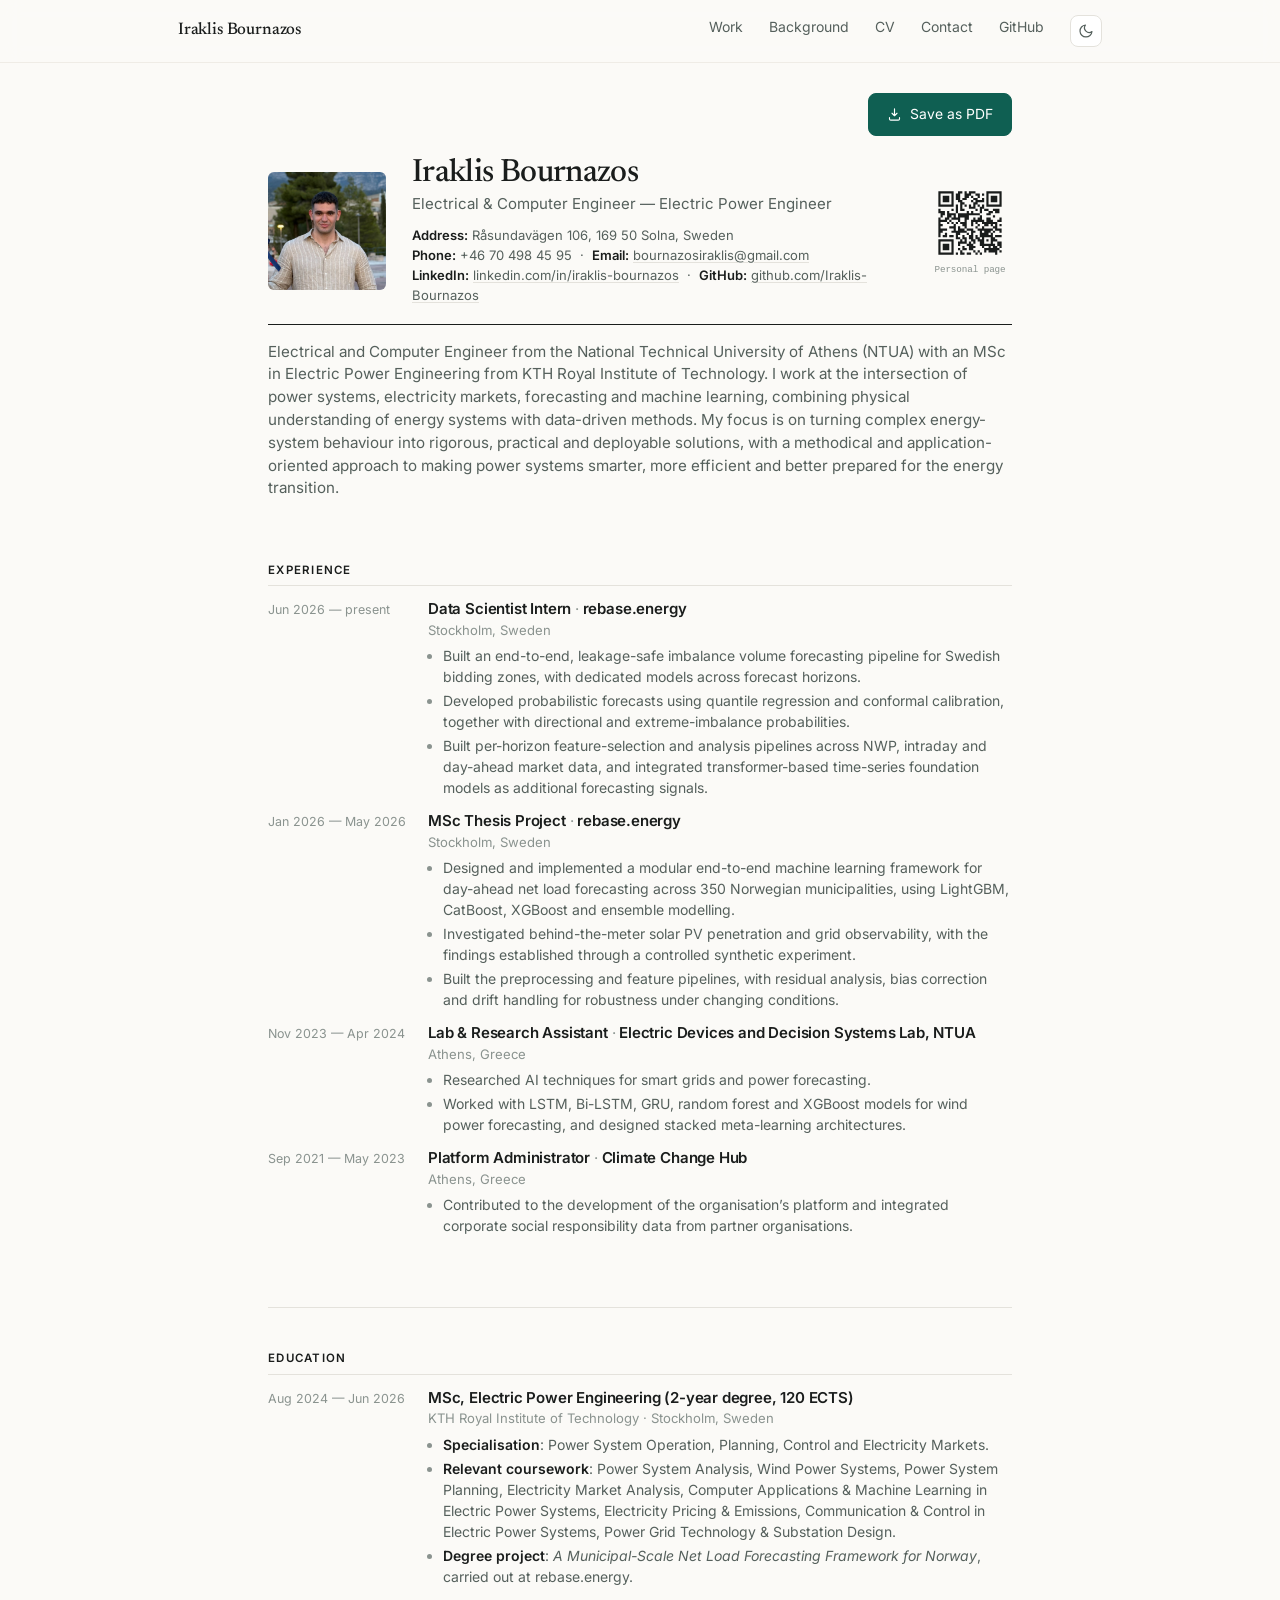
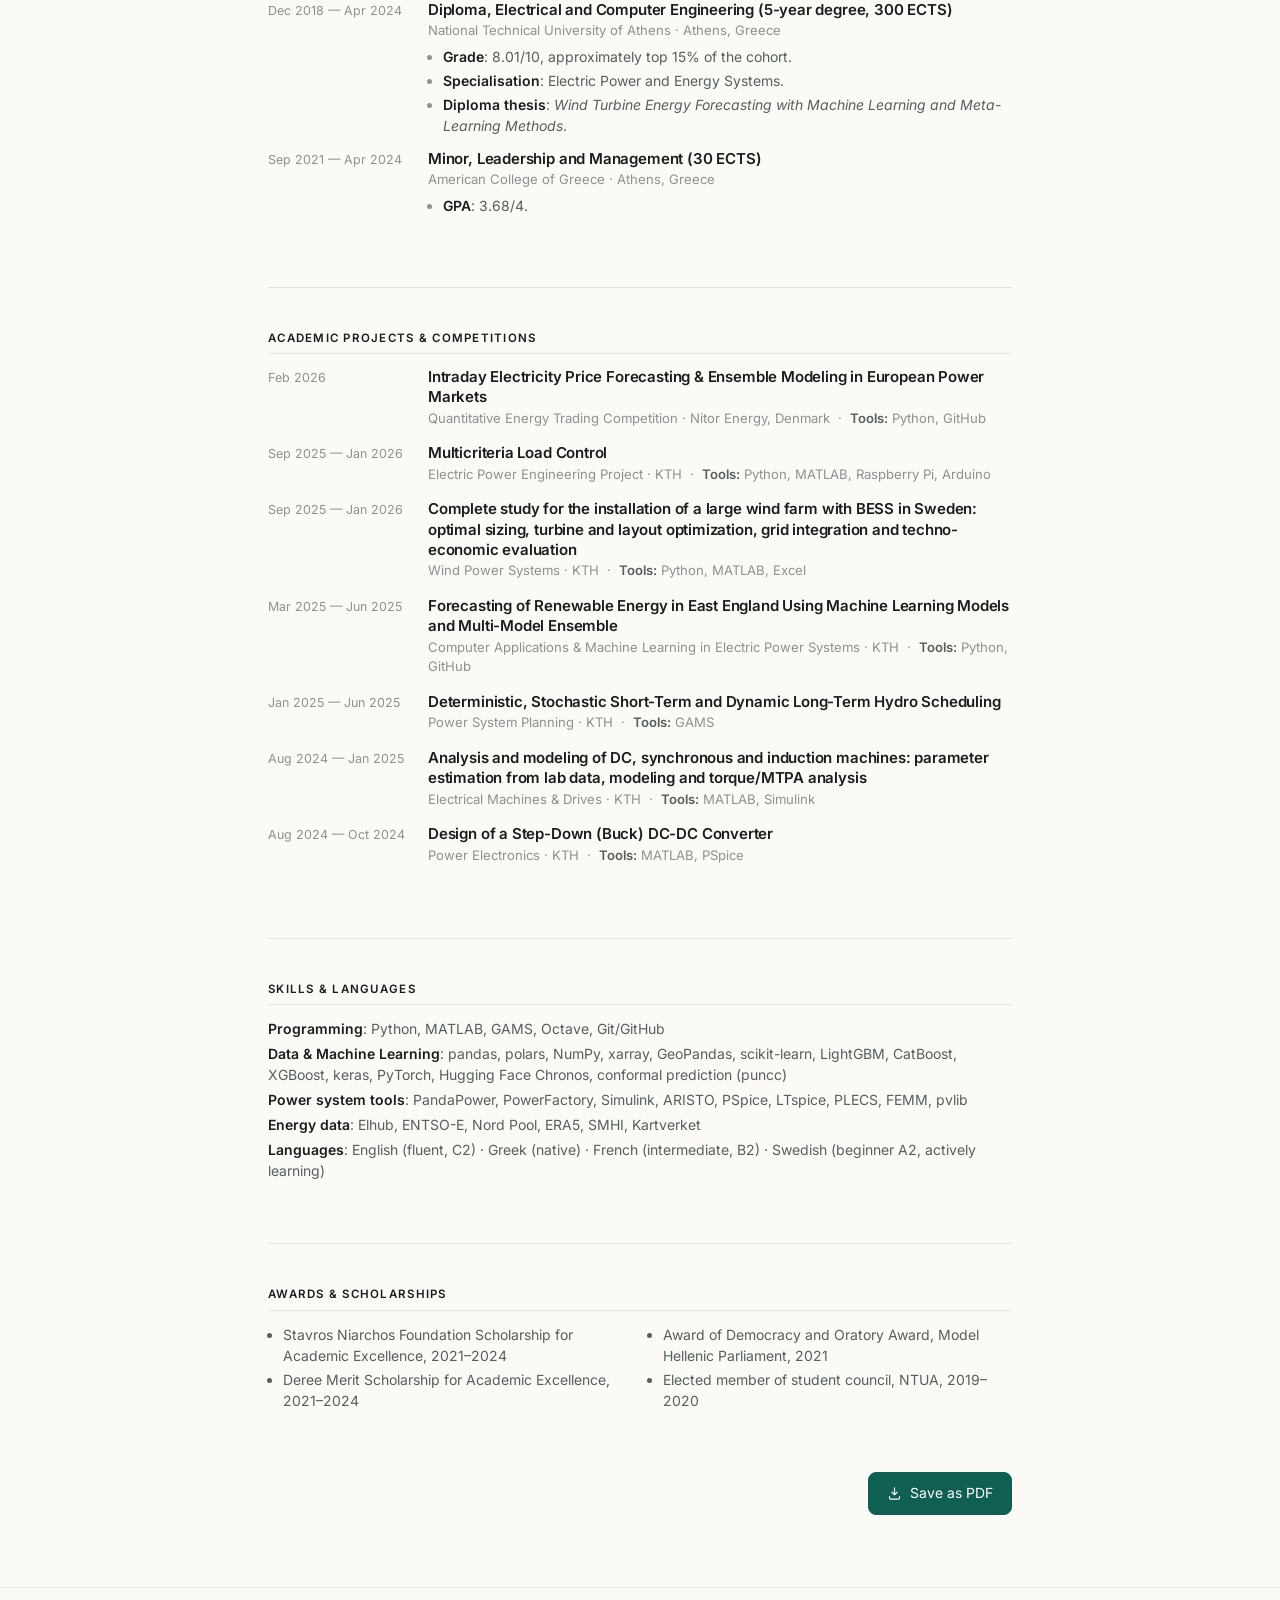
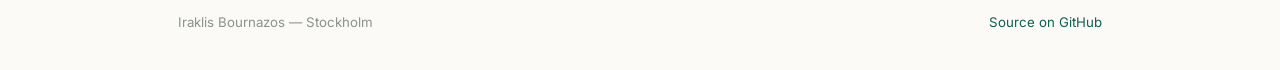
==== cv.html @ fc918992 "Add Download CV / View CV buttons to the homepage hero "Download CV (PDF)" links to cv.html?print=1," ====
<!doctype html>
<html lang="en">
<head>
<meta charset="utf-8">
<meta name="viewport" content="width=device-width, initial-scale=1">
<title>CV — Iraklis Bournazos</title>
<meta name="description" content="Electrical &amp; Computer Engineer — Electric Power Engineer">
<link rel="canonical" href="https://iraklis-bournazos.github.io/cv.html">
<meta property="og:type" content="website">
<meta property="og:title" content="CV — Iraklis Bournazos">
<meta property="og:description" content="Electrical &amp; Computer Engineer — Electric Power Engineer">
<meta property="og:url" content="https://iraklis-bournazos.github.io/cv.html">
<meta property="og:image" content="https://iraklis-bournazos.github.io/img/photo.jpg">
<meta name="twitter:card" content="summary">
<link rel="preconnect" href="https://fonts.googleapis.com">
<link rel="preconnect" href="https://fonts.gstatic.com" crossorigin>
<link href="https://fonts.googleapis.com/css2?family=Newsreader:opsz,wght@6..72,400;6..72,500&family=Inter:wght@400;500;600&display=swap" rel="stylesheet">
<link rel="stylesheet" href="style.css">
<script>
  (function () {
    try {
      var t = localStorage.getItem("theme");
      if (t === "dark" || t === "light") {
        document.documentElement.setAttribute("data-theme", t);
      }
    } catch (e) {}
  })();
</script>
</head>
<body class="cv-page">

<div class="topbar">
  <div class="wrap">
    <a class="brand" href="index.html">Iraklis Bournazos</a>
    <nav class="topnav">
      <a href="index.html#work">Work</a>
      <a href="index.html#background" class="hide-sm">Background</a>
      <a href="cv.html">CV</a>
      <a href="index.html#contact" class="hide-sm">Contact</a>
      <a href="https://github.com/Iraklis-Bournazos">GitHub</a>
      <button class="theme-toggle" type="button" aria-label="Switch between light and dark">
        <svg class="icon-moon" viewBox="0 0 24 24" fill="none" stroke="currentColor"
             stroke-width="1.8" stroke-linecap="round" stroke-linejoin="round" aria-hidden="true">
          <path d="M21 12.79A9 9 0 1 1 11.21 3 7 7 0 0 0 21 12.79z"/>
        </svg>
        <svg class="icon-sun" viewBox="0 0 24 24" fill="none" stroke="currentColor"
             stroke-width="1.8" stroke-linecap="round" stroke-linejoin="round" aria-hidden="true">
          <circle cx="12" cy="12" r="4"/>
          <path d="M12 2v2M12 20v2M4.9 4.9l1.4 1.4M17.7 17.7l1.4 1.4M2 12h2M20 12h2M4.9 19.1l1.4-1.4M17.7 6.3l1.4-1.4"/>
        </svg>
      </button>
    </nav>
  </div>
</div>


<div class="cv-actions no-print">
  <button onclick="window.print()">
    <svg viewBox="0 0 24 24" fill="none" stroke="currentColor" stroke-width="1.8"
         stroke-linecap="round" stroke-linejoin="round" aria-hidden="true">
      <path d="M12 3v11m0 0 4-4m-4 4-4-4"/><path d="M4 17v2a2 2 0 0 0 2 2h12a2 2 0 0 0 2-2v-2"/>
    </svg>
    Save as PDF
  </button>
</div>

<article class="cv">

  <header class="cv-head">
    <img class="cv-photo" src="img/photo.jpg" alt="">
    <div class="cv-id">
      <h1>Iraklis Bournazos</h1>
      <p class="cv-tagline">Electrical &amp; Computer Engineer — Electric Power Engineer</p>
      <p class="cv-contact">
        <b>Address:</b> Råsundavägen 106, 169 50 Solna, Sweden<br>
        <b>Phone:</b> +46 70 498 45 95 &nbsp;·&nbsp;
        <b>Email:</b> <a href="mailto:bournazosiraklis@gmail.com">bournazosiraklis@gmail.com</a><br>
        <b>LinkedIn:</b> <a href="https://linkedin.com/in/iraklis-bournazos">linkedin.com/in/iraklis-bournazos</a> &nbsp;·&nbsp;
        <b>GitHub:</b> <a href="https://github.com/Iraklis-Bournazos">github.com/Iraklis-Bournazos</a>
        <span class="only-sm"><b>Personal page:</b>
          <a href="https://iraklis-bournazos.github.io">iraklis-bournazos.github.io</a></span>
      </p>
    </div>
    <a class="cv-qr" href="https://iraklis-bournazos.github.io">
      <svg viewBox="0 0 33 33" preserveAspectRatio="xMidYMid meet" xmlns="http://www.w3.org/2000/svg" class="segno"><path class="qrline" stroke="#1a1d1c" d="M2 2.5h7m2 0h2m1 0h1m1 0h3m5 0h7m-29 1h1m5 0h1m1 0h2m2 0h3m2 0h2m1 0h1m1 0h1m5 0h1m-29 1h1m1 0h3m1 0h1m1 0h2m2 0h2m1 0h1m2 0h1m3 0h1m1 0h3m1 0h1m-29 1h1m1 0h3m1 0h1m1 0h2m1 0h2m3 0h2m2 0h1m1 0h1m1 0h3m1 0h1m-29 1h1m1 0h3m1 0h1m2 0h2m4 0h1m1 0h4m1 0h1m1 0h3m1 0h1m-29 1h1m5 0h1m3 0h2m4 0h2m4 0h1m5 0h1m-29 1h7m1 0h1m1 0h1m1 0h1m1 0h1m1 0h1m1 0h1m1 0h1m1 0h7m-21 1h1m1 0h1m3 0h3m2 0h2m-21 1h1m5 0h1m1 0h1m1 0h2m5 0h1m1 0h1m1 0h2m2 0h3m-28 1h3m1 0h1m3 0h1m4 0h1m1 0h1m3 0h1m3 0h2m1 0h2m-27 1h2m1 0h4m1 0h10m3 0h2m-23 1h1m2 0h2m1 0h1m1 0h5m5 0h1m5 0h1m-26 1h1m2 0h2m1 0h4m2 0h2m2 0h1m1 0h2m2 0h2m4 0h1m-29 1h4m1 0h1m3 0h1m2 0h1m2 0h6m1 0h3m2 0h2m-29 1h1m3 0h1m1 0h1m1 0h1m1 0h3m2 0h1m1 0h1m2 0h7m-27 1h2m5 0h1m3 0h2m2 0h1m2 0h1m2 0h2m1 0h1m1 0h1m1 0h1m-29 1h1m4 0h3m1 0h1m2 0h1m4 0h1m2 0h1m4 0h2m-27 1h4m3 0h1m1 0h3m1 0h3m2 0h7m1 0h3m-29 1h2m4 0h7m2 0h2m2 0h1m1 0h3m1 0h1m2 0h1m-29 1h1m2 0h1m4 0h2m3 0h1m1 0h1m3 0h4m1 0h1m-25 1h1m1 0h2m1 0h2m1 0h1m2 0h1m2 0h2m1 0h1m1 0h6m1 0h3m-21 1h2m1 0h2m1 0h2m1 0h2m1 0h1m3 0h2m-26 1h7m3 0h1m1 0h1m2 0h2m1 0h3m1 0h1m1 0h3m-27 1h1m5 0h1m2 0h4m1 0h1m1 0h1m2 0h2m3 0h1m2 0h2m-29 1h1m1 0h3m1 0h1m2 0h1m3 0h3m3 0h7m1 0h2m-29 1h1m1 0h3m1 0h1m4 0h1m2 0h3m3 0h1m2 0h1m1 0h2m1 0h1m-29 1h1m1 0h3m1 0h1m2 0h1m1 0h2m1 0h2m5 0h7m-28 1h1m5 0h1m3 0h1m5 0h1m1 0h1m2 0h1m1 0h4m1 0h1m-29 1h7m1 0h1m1 0h2m1 0h2m2 0h1m1 0h1m6 0h1"/></svg>
      <span>Personal page</span>
    </a>
  </header>

  <p class="cv-summary">Electrical and Computer Engineer from the National Technical University of Athens (NTUA) with an MSc in Electric Power Engineering from KTH Royal Institute of Technology. I work at the intersection of power systems, electricity markets, forecasting and machine learning, combining physical understanding of energy systems with data-driven methods. My focus is on turning complex energy-system behaviour into rigorous, practical and deployable solutions, with a methodical and application-oriented approach to making power systems smarter, more efficient and better prepared for the energy transition.</p>

  <section class="cv-section"><h2>Experience</h2>
      <div class="cv-entry">
        <div class="cv-when">Jun 2026 — present</div>
        <div class="cv-body">
          <h3>Data Scientist Intern <span class="at">·</span> rebase.energy</h3>
          <p class="cv-sub">Stockholm, Sweden</p>
          <ul><li>Built an end-to-end, leakage-safe imbalance volume forecasting pipeline for Swedish bidding zones, with dedicated models across forecast horizons.</li><li>Developed probabilistic forecasts using quantile regression and conformal calibration, together with directional and extreme-imbalance probabilities.</li><li>Built per-horizon feature-selection and analysis pipelines across NWP, intraday and day-ahead market data, and integrated transformer-based time-series foundation models as additional forecasting signals.</li></ul>
          
        </div>
      </div>
      <div class="cv-entry">
        <div class="cv-when">Jan 2026 — May 2026</div>
        <div class="cv-body">
          <h3>MSc Thesis Project <span class="at">·</span> rebase.energy</h3>
          <p class="cv-sub">Stockholm, Sweden</p>
          <ul><li>Designed and implemented a modular end-to-end machine learning framework for day-ahead net load forecasting across 350 Norwegian municipalities, using LightGBM, CatBoost, XGBoost and ensemble modelling.</li><li>Investigated behind-the-meter solar PV penetration and grid observability, with the findings established through a controlled synthetic experiment.</li><li>Built the preprocessing and feature pipelines, with residual analysis, bias correction and drift handling for robustness under changing conditions.</li></ul>
          
        </div>
      </div>
      <div class="cv-entry">
        <div class="cv-when">Nov 2023 — Apr 2024</div>
        <div class="cv-body">
          <h3>Lab &amp; Research Assistant <span class="at">·</span> Electric Devices and Decision Systems Lab, NTUA</h3>
          <p class="cv-sub">Athens, Greece</p>
          <ul><li>Researched AI techniques for smart grids and power forecasting.</li><li>Worked with LSTM, Bi-LSTM, GRU, random forest and XGBoost models for wind power forecasting, and designed stacked meta-learning architectures.</li></ul>
          
        </div>
      </div>
      <div class="cv-entry">
        <div class="cv-when">Sep 2021 — May 2023</div>
        <div class="cv-body">
          <h3>Platform Administrator <span class="at">·</span> Climate Change Hub</h3>
          <p class="cv-sub">Athens, Greece</p>
          <ul><li>Contributed to the development of the organisation&rsquo;s platform and integrated corporate social responsibility data from partner organisations.</li></ul>
          
        </div>
      </div></section>
  <section class="cv-section"><h2>Education</h2>
      <div class="cv-entry">
        <div class="cv-when">Aug 2024 — Jun 2026</div>
        <div class="cv-body">
          <h3>MSc, Electric Power Engineering (2-year degree, 120 ECTS)</h3>
          <p class="cv-sub">KTH Royal Institute of Technology · Stockholm, Sweden</p>
          
          <ul class="tight"><li><strong>Specialisation</strong>: Power System Operation, Planning, Control and Electricity Markets.</li><li><strong>Relevant coursework</strong>: Power System Analysis, Wind Power Systems, Power System Planning, Electricity Market Analysis, Computer Applications &amp; Machine Learning in Electric Power Systems, Electricity Pricing &amp; Emissions, Communication &amp; Control in Electric Power Systems, Power Grid Technology &amp; Substation Design.</li><li><strong>Degree project</strong>: <em>A Municipal-Scale Net Load Forecasting Framework for Norway</em>, carried out at rebase.energy.</li></ul>
        </div>
      </div>
      <div class="cv-entry">
        <div class="cv-when">Dec 2018 — Apr 2024</div>
        <div class="cv-body">
          <h3>Diploma, Electrical and Computer Engineering (5-year degree, 300 ECTS)</h3>
          <p class="cv-sub">National Technical University of Athens · Athens, Greece</p>
          
          <ul class="tight"><li><strong>Grade</strong>: 8.01/10, approximately top 15% of the cohort.</li><li><strong>Specialisation</strong>: Electric Power and Energy Systems.</li><li><strong>Diploma thesis</strong>:  <em>Wind Turbine Energy Forecasting with Machine Learning and Meta-Learning Methods</em>.</li></ul>
        </div>
      </div>
      <div class="cv-entry">
        <div class="cv-when">Sep 2021 — Apr 2024</div>
        <div class="cv-body">
          <h3>Minor, Leadership and Management (30 ECTS)</h3>
          <p class="cv-sub">American College of Greece · Athens, Greece</p>
          
          <ul class="tight"><li><strong>GPA</strong>: 3.68/4.</li></ul>
        </div>
      </div></section>
  <section class="cv-section"><h2>Academic projects &amp; competitions</h2>
      <div class="cv-entry">
        <div class="cv-when">Feb 2026</div>
        <div class="cv-body">
          <h3>Intraday Electricity Price Forecasting &amp; Ensemble Modeling in European Power Markets</h3>
          <p class="cv-sub">Quantitative Energy Trading Competition · Nitor Energy, Denmark<span class="cv-tools"> &nbsp;·&nbsp; <b>Tools:</b> Python, GitHub</span></p>
          
        </div>
      </div>
      <div class="cv-entry">
        <div class="cv-when">Sep 2025 — Jan 2026</div>
        <div class="cv-body">
          <h3>Multicriteria Load Control</h3>
          <p class="cv-sub">Electric Power Engineering Project · KTH<span class="cv-tools"> &nbsp;·&nbsp; <b>Tools:</b> Python, MATLAB, Raspberry Pi, Arduino</span></p>
          
        </div>
      </div>
      <div class="cv-entry">
        <div class="cv-when">Sep 2025 — Jan 2026</div>
        <div class="cv-body">
          <h3>Complete study for the installation of a large wind farm with BESS in Sweden: optimal sizing, turbine and layout optimization, grid integration and techno-economic evaluation</h3>
          <p class="cv-sub">Wind Power Systems · KTH<span class="cv-tools"> &nbsp;·&nbsp; <b>Tools:</b> Python, MATLAB, Excel</span></p>
          
        </div>
      </div>
      <div class="cv-entry">
        <div class="cv-when">Mar 2025 — Jun 2025</div>
        <div class="cv-body">
          <h3>Forecasting of Renewable Energy in East England Using Machine Learning Models and Multi-Model Ensemble</h3>
          <p class="cv-sub">Computer Applications &amp; Machine Learning in Electric Power Systems · KTH<span class="cv-tools"> &nbsp;·&nbsp; <b>Tools:</b> Python, GitHub</span></p>
          
        </div>
      </div>
      <div class="cv-entry">
        <div class="cv-when">Jan 2025 — Jun 2025</div>
        <div class="cv-body">
          <h3>Deterministic, Stochastic Short-Term and Dynamic Long-Term Hydro Scheduling</h3>
          <p class="cv-sub">Power System Planning · KTH<span class="cv-tools"> &nbsp;·&nbsp; <b>Tools:</b> GAMS</span></p>
          
        </div>
      </div>
      <div class="cv-entry">
        <div class="cv-when">Aug 2024 — Jan 2025</div>
        <div class="cv-body">
          <h3>Analysis and modeling of DC, synchronous and induction machines: parameter estimation from lab data, modeling and torque/MTPA analysis</h3>
          <p class="cv-sub">Electrical Machines &amp; Drives · KTH<span class="cv-tools"> &nbsp;·&nbsp; <b>Tools:</b> MATLAB, Simulink</span></p>
          
        </div>
      </div>
      <div class="cv-entry">
        <div class="cv-when">Aug 2024 — Oct 2024</div>
        <div class="cv-body">
          <h3>Design of a Step-Down (Buck) DC-DC Converter</h3>
          <p class="cv-sub">Power Electronics · KTH<span class="cv-tools"> &nbsp;·&nbsp; <b>Tools:</b> MATLAB, PSpice</span></p>
          
        </div>
      </div></section>
  <section class="cv-section"><h2>Skills &amp; languages</h2><p class="cv-skill"><b>Programming</b>: Python, MATLAB, GAMS, Octave, Git/GitHub</p><p class="cv-skill"><b>Data &amp; Machine Learning</b>: pandas, polars, NumPy, xarray, GeoPandas, scikit-learn, LightGBM, CatBoost, XGBoost, keras, PyTorch, Hugging Face Chronos, conformal prediction (puncc)</p><p class="cv-skill"><b>Power system tools</b>: PandaPower, PowerFactory, Simulink, ARISTO, PSpice, LTspice, PLECS, FEMM, pvlib</p><p class="cv-skill"><b>Energy data</b>: Elhub, ENTSO-E, Nord Pool, ERA5, SMHI, Kartverket</p><p class="cv-skill"><b>Languages</b>: English (fluent, C2) · Greek (native) · French (intermediate, B2) · Swedish (beginner A2, actively learning)</p></section>

  <section class="cv-section">
    <h2>Awards &amp; scholarships</h2>
    <ul class="tight cols2"><li>Stavros Niarchos Foundation Scholarship for Academic Excellence, 2021–2024</li><li>Deree Merit Scholarship for Academic Excellence, 2021–2024</li><li>Award of Democracy and Oratory Award, Model Hellenic Parliament, 2021</li><li>Elected member of student council, NTUA, 2019–2020</li></ul>
  </section>

</article>

<script>
  (function () {
    if (new URLSearchParams(window.location.search).get("print") !== "1") return;
    window.addEventListener("load", function () {
      if (document.fonts && document.fonts.ready) {
        document.fonts.ready.then(function () { setTimeout(window.print, 250); });
      } else {
        setTimeout(window.print, 600);
      }
    });
  })();
</script>

<div class="cv-actions bottom no-print">
  <button onclick="window.print()">
    <svg viewBox="0 0 24 24" fill="none" stroke="currentColor" stroke-width="1.8"
         stroke-linecap="round" stroke-linejoin="round" aria-hidden="true">
      <path d="M12 3v11m0 0 4-4m-4 4-4-4"/><path d="M4 17v2a2 2 0 0 0 2 2h12a2 2 0 0 0 2-2v-2"/>
    </svg>
    Save as PDF
  </button>
</div>


<footer>
  <div class="wrap">
    <span>Iraklis Bournazos — Stockholm</span>
    <span><a href="https://github.com/Iraklis-Bournazos">Source on GitHub</a></span>
  </div>
</footer>

<script>
  (function () {
    var root = document.documentElement;
    function current() {
      var set = root.getAttribute("data-theme");
      if (set) return set;
      return window.matchMedia("(prefers-color-scheme: dark)").matches ? "dark" : "light";
    }
    document.querySelectorAll(".theme-toggle").forEach(function (btn) {
      btn.addEventListener("click", function () {
        var next = current() === "dark" ? "light" : "dark";
        root.setAttribute("data-theme", next);
        try { localStorage.setItem("theme", next); } catch (e) {}
      });
    });
  })();
</script>

</body>
</html>
---- style.css ----
/* ---------------------------------------------------------------
   Iraklis Bournazos — personal site
   One stylesheet for the whole site. Edit colours here, once.
   --------------------------------------------------------------- */

:root {
  --bg:        #fbfaf7;
  --bg-raised: #ffffff;
  --text:      #1a1d1c;
  --text-soft: #55605c;
  --text-mute: #8a938f;
  --accent:    #0f5f52;
  --accent-soft: #e6efec;
  --line:      #e4e2dc;
  --line-soft: #efece6;

  --serif: "Newsreader", Georgia, "Times New Roman", serif;
  --sans:  "Inter", -apple-system, BlinkMacSystemFont, "Segoe UI", Helvetica, Arial, sans-serif;
  --mono:  ui-monospace, SFMono-Regular, "SF Mono", Menlo, Consolas, monospace;

  --measure: 68ch;
  --page:    980px;
}

/* dark palette: system preference, unless the visitor has explicitly chosen light */
@media screen and (prefers-color-scheme: dark) {
  :root:not([data-theme="light"]) {
    --bg:        #141614;
    --bg-raised: #1c1f1d;
    --text:      #eceae4;
    --text-soft: #a8b0ac;
    --text-mute: #7a827e;
    --accent:    #6fc4b0;
    --accent-soft: #1d2f2a;
    --line:      #2b302d;
    --line-soft: #232725;
  }
}

:root[data-theme="dark"] {
    --bg:        #141614;
    --bg-raised: #1c1f1d;
    --text:      #eceae4;
    --text-soft: #a8b0ac;
    --text-mute: #7a827e;
    --accent:    #6fc4b0;
    --accent-soft: #1d2f2a;
    --line:      #2b302d;
    --line-soft: #232725;
  }

*, *::before, *::after { box-sizing: border-box; }

html { -webkit-text-size-adjust: 100%; }

body {
  margin: 0;
  background: var(--bg);
  color: var(--text);
  font-family: var(--sans);
  font-size: 17px;
  line-height: 1.65;
  font-feature-settings: "kern", "liga";
  -webkit-font-smoothing: antialiased;
}

a { color: var(--accent); text-decoration: none; }
a:hover { text-decoration: underline; text-underline-offset: 3px; }

/* ---------- layout ---------- */

.wrap {
  max-width: var(--page);
  margin: 0 auto;
  padding: 0 28px;
}

section { padding: 42px 0 38px; border-top: 1px solid var(--line); }
section:first-of-type { border-top: none; }

/* ---------- top bar ---------- */

.topbar {
  position: sticky;
  top: 0;
  z-index: 10;
  background: color-mix(in srgb, var(--bg) 88%, transparent);
  backdrop-filter: blur(10px);
  border-bottom: 1px solid var(--line-soft);
}

.topbar .wrap {
  display: flex;
  align-items: center;
  justify-content: space-between;
  gap: 20px;
  height: 62px;
}

.brand {
  font-family: var(--serif);
  font-size: 1.05rem;
  font-weight: 500;
  color: var(--text);
  letter-spacing: -0.01em;
}
.brand:hover { text-decoration: none; color: var(--accent); }

.topnav {
  display: flex;
  gap: 26px;
  font-size: 0.875rem;
}
.topnav a { color: var(--text-soft); }
.topnav a:hover { color: var(--accent); }

/* ---------- hero ---------- */

.hero { padding-top: 48px; padding-bottom: 10px; }

.hero-grid {
  display: grid;
  grid-template-columns: 148px 1fr;
  gap: 40px;
  align-items: start;
}

.portrait {
  width: 148px;
  height: 148px;
  border-radius: 50%;
  object-fit: cover;
  object-position: 58% 30%;
  border: 1px solid var(--line);
  filter: saturate(0.96);
}

.eyebrow {
  font-family: var(--mono);
  font-size: 0.72rem;
  letter-spacing: 0.14em;
  text-transform: uppercase;
  color: var(--text-mute);
  margin: 0 0 14px;
}

h1 {
  font-family: var(--serif);
  font-size: clamp(2.1rem, 5vw, 2.9rem);
  font-weight: 500;
  line-height: 1.1;
  letter-spacing: -0.022em;
  margin: 0 0 10px;
}

.role {
  font-size: 1.12rem;
  color: var(--text-soft);
  margin: 0 0 26px;
  max-width: 46ch;
}

.hero p.lede {
  max-width: var(--measure);
  margin: 0 0 18px;
  color: var(--text-soft);
}
.hero p.lede strong { color: var(--text); font-weight: 550; }

/* ---------- status line ---------- */

.status {
  display: inline-flex;
  align-items: center;
  gap: 10px;
  margin-top: 10px;
  padding: 8px 15px;
  border: 1px solid var(--line);
  border-radius: 999px;
  background: var(--bg-raised);
  font-size: 0.875rem;
  color: var(--text-soft);
}
.dot {
  width: 7px; height: 7px;
  border-radius: 50%;
  background: var(--accent);
  box-shadow: 0 0 0 3px var(--accent-soft);
}

/* ---------- section headings ---------- */

h2 {
  font-family: var(--mono);
  font-size: 0.72rem;
  letter-spacing: 0.14em;
  text-transform: uppercase;
  color: var(--text-mute);
  font-weight: 500;
  margin: 0 0 20px;
}

h3 {
  font-family: var(--serif);
  font-size: 1.28rem;
  font-weight: 500;
  letter-spacing: -0.012em;
  line-height: 1.3;
  margin: 0 0 6px;
}

/* ---------- focus strip ---------- */

.focus {
  display: flex;
  flex-direction: column;
  gap: 20px;
}

/* each area of work is a full-width row: label column on the left, text on the right */
.focus-card {
  position: relative;
  display: grid;
  grid-template-columns: 240px 1fr;
  gap: 40px;
  padding: 30px 32px 30px 30px;
  border: 1px solid var(--line);
  border-radius: 12px;
  background: var(--bg-raised);
  overflow: hidden;
}

.focus-card::before {
  content: "";
  position: absolute;
  inset: 0 auto 0 0;
  width: 3px;
  background: linear-gradient(180deg, var(--accent), transparent 85%);
}

.focus-head { }

.focus-num {
  display: block;
  font-family: var(--mono);
  font-size: 0.66rem;
  letter-spacing: 0.16em;
  color: var(--accent);
  margin-bottom: 9px;
}

.focus-card h4 {
  font-family: var(--serif);
  font-size: 1.32rem;
  font-weight: 500;
  letter-spacing: -0.014em;
  line-height: 1.2;
  margin: 0;
  color: var(--text);
}

.chips {
  list-style: none;
  display: flex;
  flex-wrap: wrap;
  gap: 6px;
  margin: 0 0 16px;
  padding: 0;
}
.chips li {
  font-size: 0.775rem;
  line-height: 1.35;
  padding: 4px 10px;
  border-radius: 5px;
  background: var(--accent-soft);
  color: var(--accent);
}

.focus-body p {
  margin: 0 0 12px;
  font-size: 0.945rem;
  line-height: 1.68;
  color: var(--text-soft);
  max-width: 72ch;
}
.focus-body p:last-child { margin-bottom: 0; }

@media screen and (max-width: 820px) {
  .focus-card {
    grid-template-columns: 1fr;
    gap: 18px;
    padding: 24px 22px 24px 20px;
  }
  .focus-card h4 { font-size: 1.15rem; }
}

/* ---------- project list ---------- */

.project {
  display: block;
  padding: 26px 0;
  border-top: 1px solid var(--line-soft);
  color: inherit;
}
.project:first-child { border-top: none; padding-top: 0; }
.project:hover { text-decoration: none; }
.project:hover h3 { color: var(--accent); }

.project-meta {
  font-family: var(--mono);
  font-size: 0.72rem;
  letter-spacing: 0.05em;
  color: var(--text-mute);
  margin: 0 0 9px;
}

.project p.blurb {
  margin: 0 0 14px;
  color: var(--text-soft);
  max-width: var(--measure);
  font-size: 0.965rem;
}

.tags { display: flex; flex-wrap: wrap; gap: 7px; }
.tag {
  font-family: var(--mono);
  font-size: 0.7rem;
  padding: 3px 9px;
  border-radius: 4px;
  background: var(--accent-soft);
  color: var(--accent);
  white-space: nowrap;
}
.tag.muted { background: var(--line-soft); color: var(--text-mute); }

/* ---------- education ---------- */

.edu-item {
  display: grid;
  grid-template-columns: 190px 1fr;
  gap: 28px;
  padding: 20px 0;
  border-top: 1px solid var(--line-soft);
}
.edu-item:first-child { border-top: none; padding-top: 0; }
.edu-when {
  font-family: var(--mono);
  font-size: 0.76rem;
  color: var(--text-mute);
  padding-top: 4px;
}
.edu-item h3 { font-size: 1.1rem; margin-bottom: 3px; }
.edu-item .where { color: var(--text-soft); font-size: 0.93rem; margin: 0 0 8px; }
.edu-item .note { color: var(--text-soft); font-size: 0.9rem; margin: 0; max-width: var(--measure); }

/* ---------- contact ---------- */

.contact-row {
  display: flex;
  flex-wrap: wrap;
  gap: 12px;
  margin-top: 8px;
}
.btn {
  display: inline-flex;
  align-items: center;
  gap: 8px;
  padding: 10px 18px;
  border: 1px solid var(--line);
  border-radius: 7px;
  background: var(--bg-raised);
  color: var(--text);
  font-size: 0.9rem;
}
.btn:hover { border-color: var(--accent); color: var(--accent); text-decoration: none; }
.btn.primary { background: var(--accent); border-color: var(--accent); color: #fff; }
.btn.primary:hover { opacity: 0.9; color: #fff; }
@media screen and (prefers-color-scheme: dark) {
  :root:not([data-theme="light"]) .btn.primary { color: #10231f; }
  :root:not([data-theme="light"]) .btn.primary:hover { color: #10231f; }
}
:root[data-theme="dark"] .btn.primary,
:root[data-theme="dark"] .btn.primary:hover { color: #10231f; }

/* ---------- footer ---------- */

footer {
  border-top: 1px solid var(--line-soft);
  padding: 24px 0 36px;
  font-size: 0.83rem;
  color: var(--text-mute);
}
footer .wrap { display: flex; justify-content: space-between; gap: 16px; flex-wrap: wrap; }

/* ---------- responsive ---------- */

@media screen and (max-width: 720px) {
  body { font-size: 16px; }
  .hero-grid { grid-template-columns: 1fr; gap: 24px; }
  .portrait { width: 108px; height: 108px; }
  .edu-item { grid-template-columns: 1fr; gap: 6px; }
  .topnav { gap: 18px; font-size: 0.82rem; }
  .topnav a.hide-sm { display: none; }
  section { padding: 34px 0 30px; }
}

/* ---------------------------------------------------------------
   Project detail pages
   --------------------------------------------------------------- */

.more {
  font-family: var(--mono);
  font-size: 0.7rem;
  color: var(--accent);
  padding: 3px 0 3px 6px;
  white-space: nowrap;
}

.back {
  display: inline-block;
  font-family: var(--mono);
  font-size: 0.74rem;
  letter-spacing: 0.04em;
  color: var(--text-mute);
  margin-bottom: 26px;
}
.back:hover { color: var(--accent); text-decoration: none; }

.project-hero { padding-top: 44px; padding-bottom: 6px; }
.project-hero h1 {
  font-size: clamp(1.75rem, 4vw, 2.35rem);
  max-width: 20ch;
  margin-bottom: 14px;
}
.project-hero .project-meta { margin-bottom: 14px; }
.project-hero .role { margin-bottom: 20px; max-width: 58ch; }
.project-hero .contact-row { margin-top: 22px; }

/* long-form article text */

.prose { max-width: var(--measure); }

.prose h2 {
  font-family: var(--serif);
  font-size: 1.32rem;
  font-weight: 500;
  text-transform: none;
  letter-spacing: -0.012em;
  color: var(--text);
  margin: 42px 0 12px;
}
.prose h2:first-child { margin-top: 0; }

.prose h3 {
  font-size: 1.05rem;
  font-family: var(--sans);
  font-weight: 600;
  margin: 30px 0 8px;
}

.prose p { margin: 0 0 18px; color: var(--text-soft); }
.prose strong { color: var(--text); font-weight: 600; }
.prose em { font-style: italic; }

.prose ul, .prose ol { margin: 0 0 18px; padding-left: 22px; color: var(--text-soft); }
.prose li { margin-bottom: 8px; }
.prose li::marker { color: var(--text-mute); }

.prose blockquote {
  margin: 24px 0;
  padding: 2px 0 2px 20px;
  border-left: 2px solid var(--accent);
  color: var(--text-soft);
  font-style: italic;
}

.prose code {
  font-family: var(--mono);
  font-size: 0.87em;
  background: var(--line-soft);
  padding: 2px 5px;
  border-radius: 4px;
}

.prose img { max-width: 100%; height: auto; border-radius: 8px; border: 1px solid var(--line); }

.prose hr { border: none; border-top: 1px solid var(--line-soft); margin: 36px 0; }

.contact-text p {
  max-width: 60ch;
  color: var(--text-soft);
  margin: 0 0 22px;
}

/* ---------------------------------------------------------------
   CV page — designed to print to A4 as a clean, sober document
   --------------------------------------------------------------- */

.cv-page .topbar { position: static; }

.cv-actions {
  max-width: 800px;
  margin: 30px auto -6px;
  padding: 0 28px;
  display: flex;
  justify-content: flex-end;
}
.cv-actions kbd {
  font-family: var(--mono);
  font-size: 0.78em;
  border: 1px solid var(--line);
  border-bottom-width: 2px;
  border-radius: 4px;
  padding: 1px 5px;
  background: var(--bg);
}
.cv-actions button {
  font: inherit;
  font-size: 0.87rem;
  display: inline-flex;
  align-items: center;
  gap: 8px;
  padding: 9px 18px;
  border: 1px solid var(--accent);
  background: var(--accent);
  color: #fff;
  border-radius: 8px;
  cursor: pointer;
}
.cv-actions button:hover { opacity: 0.9; }
.cv-actions button svg { width: 15px; height: 15px; }
@media screen and (prefers-color-scheme: dark) {
  :root:not([data-theme="light"]) .cv-actions button { color: #10231f; }
}
:root[data-theme="dark"] .cv-actions button { color: #10231f; }

.cv {
  max-width: 800px;
  margin: 26px auto 20px;
  padding: 0 28px;
  font-size: 0.94rem;
  line-height: 1.5;
}

/* header */

.cv-head {
  display: grid;
  grid-template-columns: 118px 1fr 84px;
  gap: 26px;
  align-items: center;
  padding-bottom: 18px;
  border-bottom: 1.5px solid var(--text);
}

.cv-photo {
  width: 118px; height: 118px;
  border-radius: 6px;
  object-fit: cover;
  object-position: 58% 26%;
  display: block;
}

.cv-id h1 {
  font-family: var(--serif);
  font-size: 2rem;
  font-weight: 500;
  letter-spacing: -0.02em;
  margin: 0 0 2px;
  line-height: 1.1;
}
.cv-tagline {
  font-size: 0.94rem;
  color: var(--text-soft);
  margin: 0 0 9px;
}
.cv-contact {
  font-size: 0.815rem;
  color: var(--text-soft);
  margin: 0;
  line-height: 1.55;
}
.cv-contact b { font-weight: 600; color: var(--text); }
.cv-contact a {
  color: var(--text-soft);
  text-decoration: underline;
  text-decoration-color: var(--line);
  text-underline-offset: 2px;
}
.cv-contact a:hover { color: var(--accent); text-decoration-color: var(--accent); }

/* the QR encodes https://iraklis-bournazos.github.io — it is the "Personal page" link */
.cv-qr {
  display: flex;
  flex-direction: column;
  align-items: center;
  gap: 5px;
  text-decoration: none;
}
.cv-qr:hover { text-decoration: none; }
.cv-qr:hover span { color: var(--accent); }
.cv-qr svg { width: 72px; height: 72px; display: block; }
.cv-qr span {
  display: block;
  font-family: var(--mono);
  font-size: 0.58rem;
  line-height: 1.2;
  text-align: center;
  color: var(--text-mute);
  letter-spacing: -0.01em;
  white-space: nowrap;
}
@media screen and (prefers-color-scheme: dark) {
  :root:not([data-theme="light"]) .cv-qr svg .qrline { stroke: var(--text); }
}
:root[data-theme="dark"] .cv-qr svg .qrline { stroke: var(--text); }

/* summary */

.cv-summary {
  margin: 16px 0 6px;
  color: var(--text-soft);
  font-size: 0.95rem;
}

/* sections */

.cv-section { margin-top: 20px; }
.cv-section h2 {
  font-family: var(--sans);
  font-size: 0.72rem;
  font-weight: 600;
  letter-spacing: 0.11em;
  text-transform: uppercase;
  color: var(--text);
  margin: 0 0 13px;
  padding-bottom: 6px;
  border-bottom: 1px solid var(--line);
}

.cv-entry {
  display: grid;
  grid-template-columns: 138px 1fr;
  gap: 22px;
  margin-bottom: 10px;
  break-inside: avoid;
  page-break-inside: avoid;
}
.cv-when {
  font-size: 0.78rem;
  white-space: nowrap;
  color: var(--text-mute);
  padding-top: 2px;
}
.cv-body h3 {
  font-family: var(--sans);
  font-size: 0.94rem;
  font-weight: 600;
  margin: 0 0 1px;
  line-height: 1.35;
  color: var(--text);
}
.cv-body h3 .at { color: var(--text-mute); font-weight: 400; }
.cv-sub {
  font-size: 0.82rem;
  color: var(--text-mute);
  margin: 0 0 5px;
}
.cv-text {
  margin: 0;
  font-size: 0.875rem;
  color: var(--text-soft);
}
.cv-body ul {
  margin: 0;
  padding-left: 15px;
  font-size: 0.875rem;
  color: var(--text-soft);
}
.cv-body li { margin-bottom: 3px; }
.cv-body li::marker { color: var(--text-mute); }
ul.tight { margin: 0; padding-left: 15px; font-size: 0.875rem; color: var(--text-soft); }
ul.tight li { margin-bottom: 3px; }

.cv-split {
  display: grid;
  grid-template-columns: 1fr 1.55fr;
  gap: 26px;
  align-items: start;
}
.cv-split h2 { margin-bottom: 9px; }

@media screen and (max-width: 640px) {
  .cv-head { grid-template-columns: 84px 1fr; gap: 16px; }
  /* the photo must shrink with its column, or it overflows onto the text */
  .cv-photo { width: 84px; height: 84px; }
  .cv-id h1 { font-size: 1.5rem; }
  .cv-contact { font-size: 0.78rem; word-break: break-word; }
  /* a QR is useless on the screen you are holding — link to the page instead */
  .cv-qr { display: none; }
  .only-sm { display: block; }
  .cv-entry { grid-template-columns: 1fr; gap: 2px; }
  .cv-split { grid-template-columns: 1fr; gap: 18px; }
}

/* shown only on phones, where the QR (which carries this link) is hidden */
.only-sm { display: none; }

/* ---------------------------------------------------------------
   Print — A4
   --------------------------------------------------------------- */

@page { size: A4; margin: 9mm 10mm; }

@media print {
  .no-print, .topbar, footer { display: none !important; }

  html, body {
    background: #fff !important;
    color: #000 !important;
    font-size: 8.8pt;
  }

  .cv {
    max-width: none;
    margin: 0;
    padding: 0;
    font-size: 8.8pt;
    line-height: 1.22;
  }

  .cv-id h1 { font-size: 19pt; }
  .cv-tagline { font-size: 9.4pt; color: #333 !important; }
  .cv-contact, .cv-contact a { font-size: 7.8pt; color: #444 !important; }
  .cv-summary { font-size: 8.5pt; color: #222 !important; margin: 6px 0 1px; }

  .cv-head { border-bottom-color: #000 !important; gap: 22px; }
  .cv-section h2 { font-size: 7.4pt; color: #000 !important; border-bottom-color: #999 !important;
                   margin-bottom: 7px; padding-bottom: 3px; }
  .cv-when { font-size: 8.2pt; color: #555 !important; }
  .cv-body h3 { font-size: 8.7pt; color: #000 !important; }
  .cv-sub { font-size: 7.9pt; color: #555 !important; }
  .cv-body ul, .cv-text, ul.tight { font-size: 8.3pt; color: #222 !important; }
  .cv-body li { margin-bottom: 1.5px; }
  ul.tight li { margin-bottom: 1.5px; }
  .cv-entry { grid-template-columns: 116px 1fr; gap: 15px; }
  .cv-when { font-size: 7.5pt; white-space: nowrap; }
  .cv-head { padding-bottom: 9px; }
  .cv-sub { margin-bottom: 3px; }

  .cv-section { break-inside: auto; page-break-inside: auto; }
  .cv-section h2 { break-after: avoid; page-break-after: avoid; }
  .cv-entry { break-inside: avoid; page-break-inside: avoid; margin-bottom: 3.5px; }
  .cv-section { margin-top: 7px; }

  a { color: #000 !important; text-decoration: none !important; }
  .cv-photo { -webkit-print-color-adjust: exact; print-color-adjust: exact; }
  .cv-qr svg .qrline { stroke: #000 !important; }
}

ul.cols2 { columns: 2; column-gap: 30px; }
ul.cols2 li { break-inside: avoid; }
@media screen and (max-width: 640px) { ul.cols2 { columns: 1; } }

.cv-skill {
  margin: 0 0 4px;
  font-size: 0.875rem;
  color: var(--text-soft);
}
.cv-skill b { color: var(--text); font-weight: 600; }
@media print {
  .cv-skill { font-size: 8.6pt; color: #222 !important; margin-bottom: 2px; }
  .cv-skill b { color: #000 !important; }
}

/* tables inside project write-ups */
.prose .table-wrap { overflow-x: auto; margin: 0 0 20px; }
.prose table {
  border-collapse: collapse;
  width: 100%;
  font-size: 0.88rem;
  margin: 0;
}
.prose th, .prose td {
  text-align: left;
  padding: 8px 14px 8px 0;
  border-bottom: 1px solid var(--line-soft);
  white-space: nowrap;
}
.prose th {
  font-family: var(--mono);
  font-size: 0.7rem;
  letter-spacing: 0.06em;
  text-transform: uppercase;
  color: var(--text-mute);
  font-weight: 500;
  border-bottom-color: var(--line);
}
.prose td { color: var(--text-soft); }
.prose td:first-child { color: var(--text); }
.prose tbody tr:last-child td { border-bottom: none; }
.prose td strong { color: var(--text); }

/* a "Focus:" line that reads as a sentence rather than a keyword list */
.focus-lede {
  margin: 0 0 16px;
  padding-left: 13px;
  border-left: 2px solid var(--accent-soft);
  font-size: 0.895rem;
  line-height: 1.55;
  color: var(--text);
}
@media screen and (prefers-color-scheme: dark) {
  :root:not([data-theme="light"]) .focus-lede { border-left-color: var(--accent); }
}
:root[data-theme="dark"] .focus-lede { border-left-color: var(--accent); }

/* ---------------------------------------------------------------
   Theme toggle button
   --------------------------------------------------------------- */

.theme-toggle {
  display: inline-flex;
  align-items: center;
  justify-content: center;
  width: 32px;
  height: 32px;
  padding: 0;
  border: 1px solid var(--line);
  border-radius: 8px;
  background: var(--bg-raised);
  color: var(--text-soft);
  cursor: pointer;
  flex: none;
}
.theme-toggle:hover { color: var(--accent); border-color: var(--accent); }
.theme-toggle svg { width: 16px; height: 16px; display: block; }

/* show sun in dark mode, moon in light mode */
.theme-toggle .icon-sun  { display: none; }
.theme-toggle .icon-moon { display: block; }
@media screen and (prefers-color-scheme: dark) {
  :root:not([data-theme="light"]) .theme-toggle .icon-sun  { display: block; }
  :root:not([data-theme="light"]) .theme-toggle .icon-moon { display: none; }
}
:root[data-theme="dark"] .theme-toggle .icon-sun  { display: block; }
:root[data-theme="dark"] .theme-toggle .icon-moon { display: none; }
:root[data-theme="light"] .theme-toggle .icon-sun  { display: none; }
:root[data-theme="light"] .theme-toggle .icon-moon { display: block; }

@media print { .theme-toggle { display: none !important; } }

/* labelled facts inside CV entry lists (Grade — ..., Specialisation — ...) */
.cv-body ul strong, ul.tight strong { color: var(--text); font-weight: 600; }
.cv-body ul em, ul.tight em { font-style: italic; }
@media print {
  .cv-body ul strong, ul.tight strong { color: #000 !important; }
}

/* second Save-as-PDF button, bottom right of the CV */
.cv-actions.bottom { margin: 0 auto 72px; }

/* "Tools & software:" label on CV project entries */
.cv-text strong { color: var(--text); font-weight: 600; }
@media print { .cv-text strong { color: #000 !important; } }

/* project tools sit on the course line to save a line per project */
.cv-tools { color: var(--text-mute); }
.cv-tools b { color: var(--text-soft); font-weight: 600; }
@media print { .cv-tools, .cv-tools b { color: #555 !important; } }

/* print: a smaller photo shortens the tallest unbreakable block on the page */
@media print {
  .cv-head { grid-template-columns: 92px 1fr 70px; gap: 16px; }
  .cv-photo { width: 92px; height: 92px; }
  .cv-qr svg { width: 62px; height: 62px; }
  .cv-qr span { font-size: 5.4pt; }
  ul.cols2 { columns: 2; column-gap: 22px; }
}

/* printing must never inherit the dark palette, however the device is set */
@media print {
  :root,
  :root[data-theme="dark"],
  :root[data-theme="light"] {
    --bg: #ffffff;
    --bg-raised: #ffffff;
    --text: #000000;
    --text-soft: #222222;
    --text-mute: #555555;
    --accent: #000000;
    --accent-soft: #eeeeee;
    --line: #999999;
    --line-soft: #cccccc;
  }
  /* the QR is hidden at phone widths; printing must always show it */
  .cv-qr { display: flex !important; }
  .cv-head { display: grid !important; align-items: center; }
  .cv-entry { display: grid !important; }
}

/* CV buttons in the homepage hero */
.hero-actions {
  display: flex;
  flex-wrap: wrap;
  gap: 12px;
  margin-top: 24px;
}
.hero-actions .btn svg { width: 15px; height: 15px; }
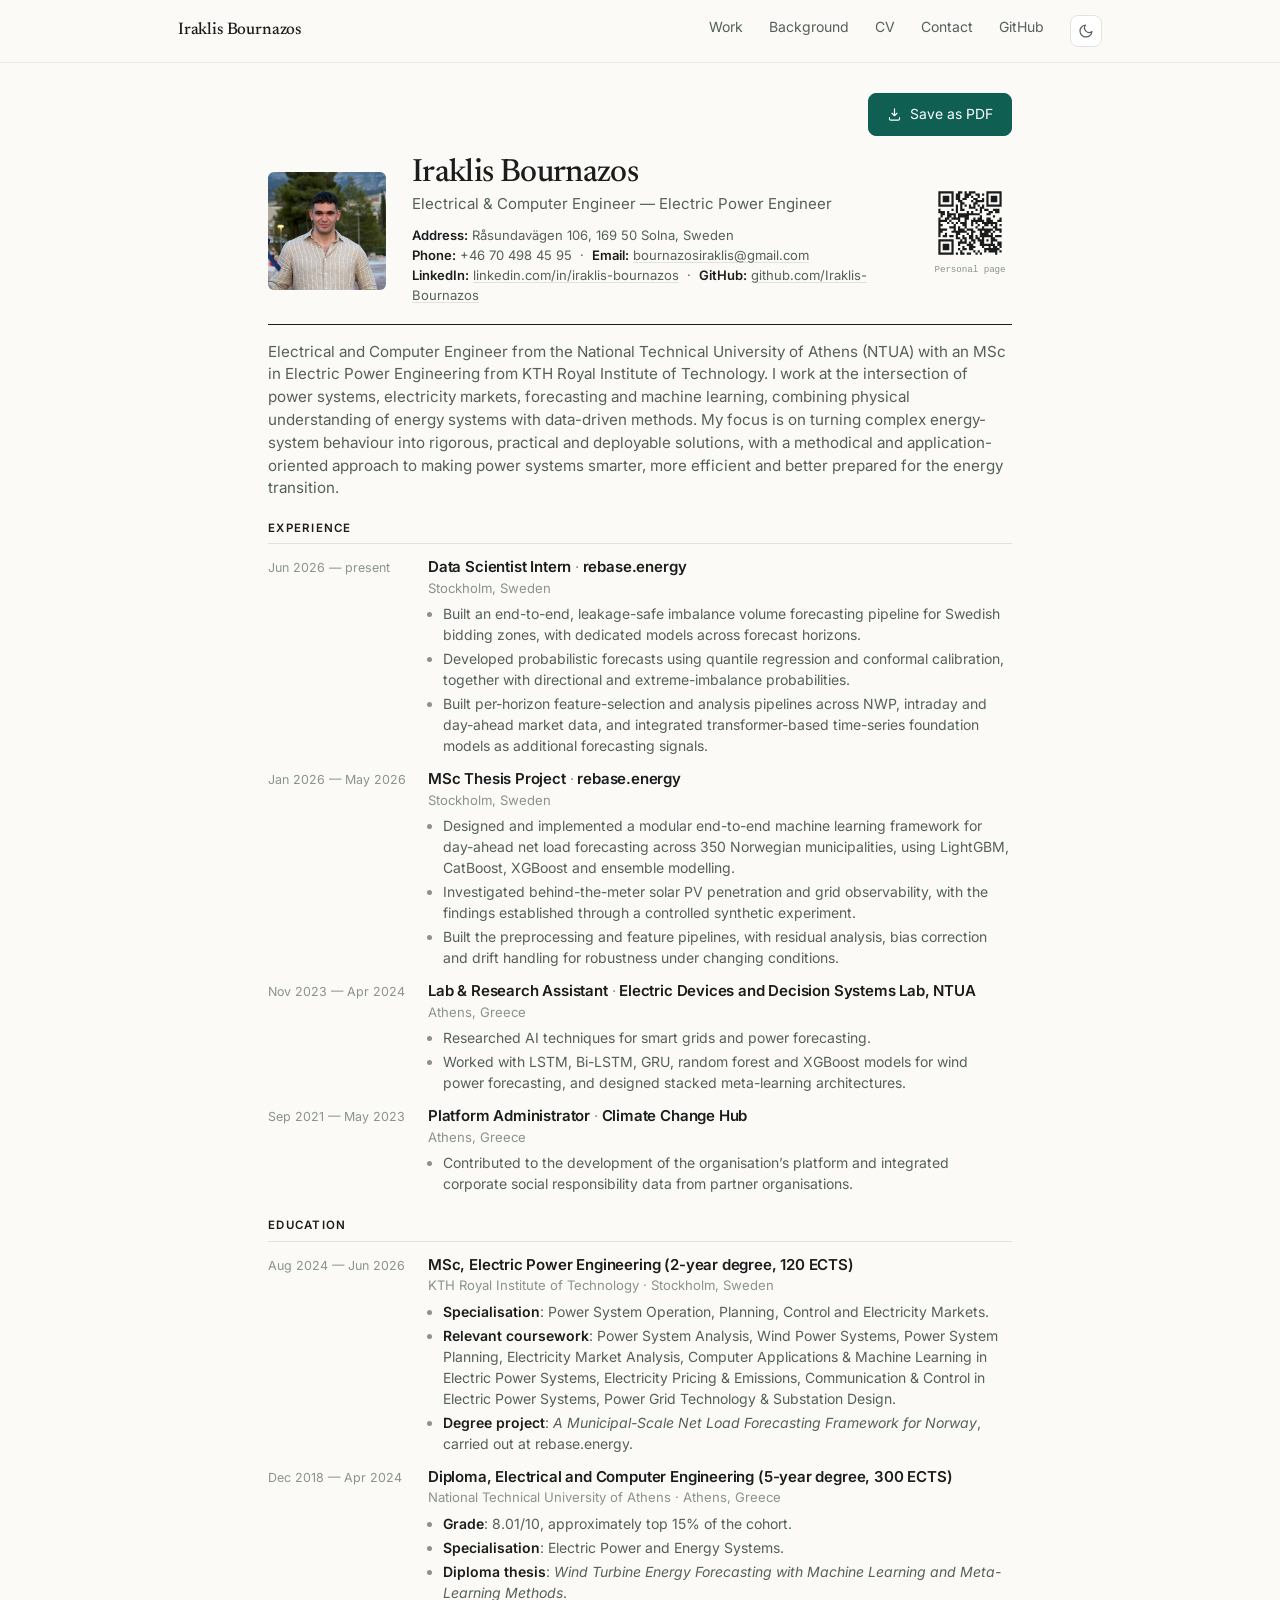
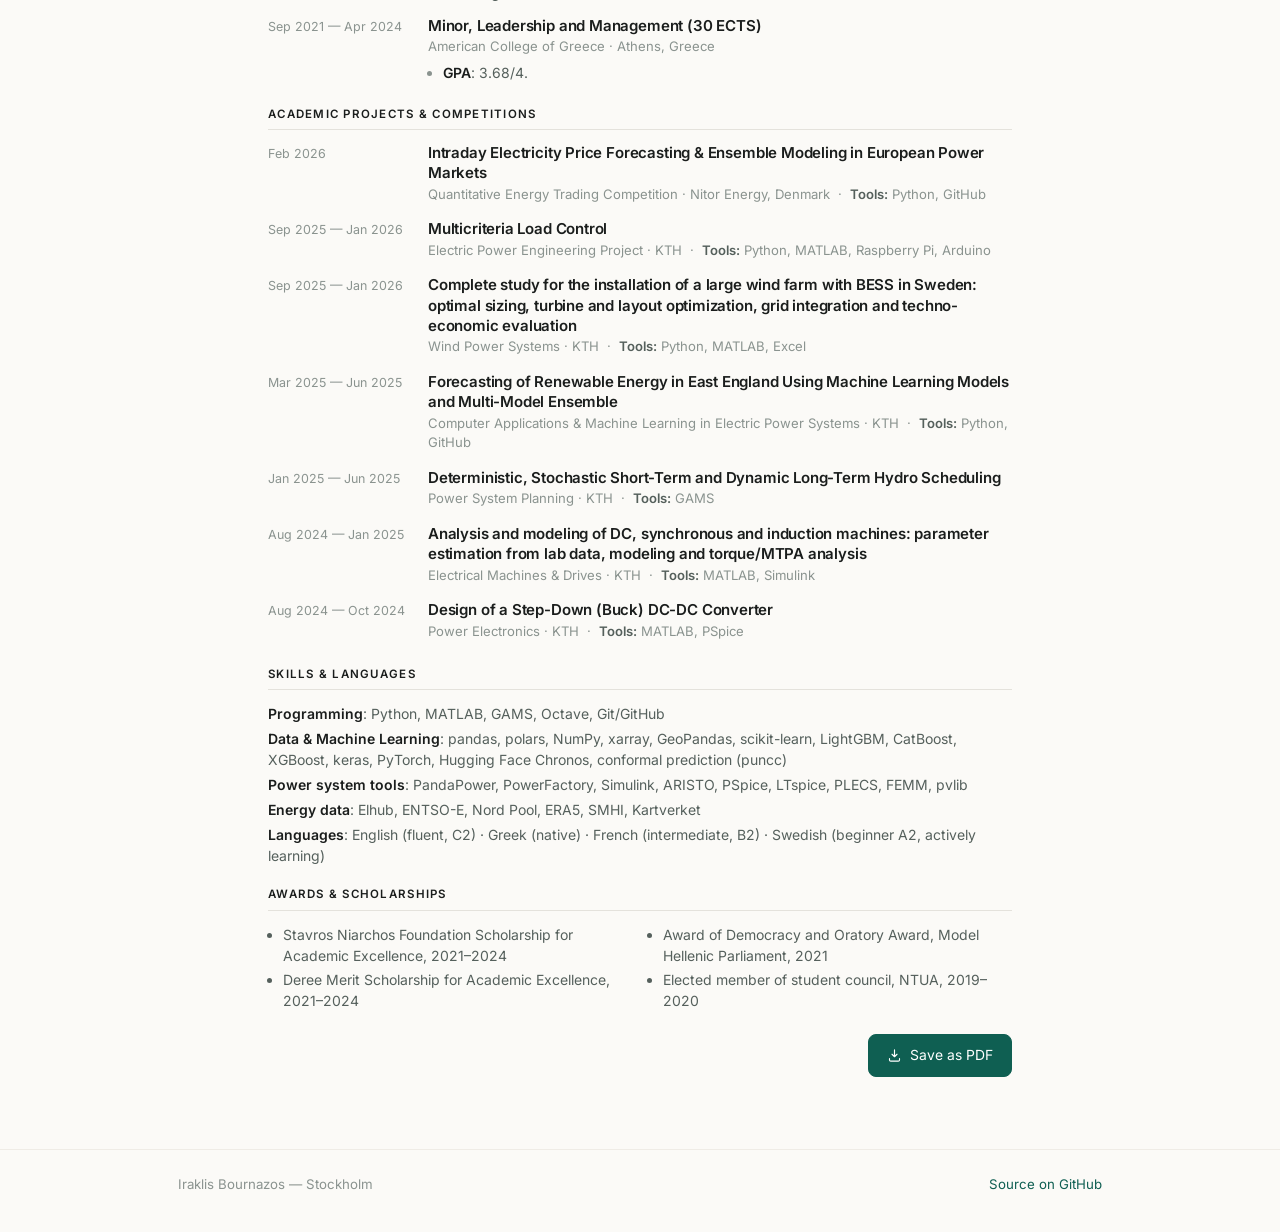
==== commit aa95641f: "Add Google verification file, JSON-LD Person schema, sentence fixes - googleb0937ce731255b25.html at" ====
--- a/cv.html
+++ b/cv.html
@@ -10,12 +10,20 @@
 <meta property="og:title" content="CV — Iraklis Bournazos">
 <meta property="og:description" content="Electrical &amp; Computer Engineer — Electric Power Engineer">
 <meta property="og:url" content="https://iraklis-bournazos.github.io/cv.html">
-<meta property="og:image" content="https://iraklis-bournazos.github.io/img/photo.jpg">
-<meta name="twitter:card" content="summary">
+<meta property="og:image" content="https://iraklis-bournazos.github.io/img/og-card.png">
+<meta property="og:image:width" content="1200">
+<meta property="og:image:height" content="630">
+<meta property="og:image:alt" content="Iraklis Bournazos — Electrical &amp; Computer Engineer, Electric Power Engineer">
+<meta name="twitter:card" content="summary_large_image">
+<meta name="twitter:image" content="https://iraklis-bournazos.github.io/img/og-card.png">
+<link rel="icon" href="img/favicon.svg" type="image/svg+xml">
+<link rel="apple-touch-icon" href="img/apple-touch-icon.png">
+<meta name="theme-color" content="#0f5f52">
 <link rel="preconnect" href="https://fonts.googleapis.com">
 <link rel="preconnect" href="https://fonts.gstatic.com" crossorigin>
 <link href="https://fonts.googleapis.com/css2?family=Newsreader:opsz,wght@6..72,400;6..72,500&family=Inter:wght@400;500;600&display=swap" rel="stylesheet">
 <link rel="stylesheet" href="style.css">
+
 <script>
   (function () {
     try {
--- a/style.css
+++ b/style.css
@@ -625,7 +625,14 @@
 
 /* sections */
 
-.cv-section { margin-top: 20px; }
+/* the CV sections are <section> elements, so without this they inherit the
+   page-level `section` padding (42px top + 38px bottom) and its divider —
+   which was adding a blank band and a stray rule above every CV heading */
+.cv-section {
+  margin-top: 20px;
+  padding: 0;
+  border-top: none;
+}
 .cv-section h2 {
   font-family: var(--sans);
   font-size: 0.72rem;
@@ -874,7 +881,7 @@
   .cv-head { grid-template-columns: 92px 1fr 70px; gap: 16px; }
   .cv-photo { width: 92px; height: 92px; }
   .cv-qr svg { width: 62px; height: 62px; }
-  .cv-qr span { font-size: 5.4pt; }
+  .cv-qr span { font-size: 6.4pt; color: #444 !important; }
   ul.cols2 { columns: 2; column-gap: 22px; }
 }
 
@@ -899,11 +906,27 @@
   .cv-entry { display: grid !important; }
 }
 
-/* CV buttons in the homepage hero */
+/* CV buttons in the homepage hero — smaller than the contact buttons,
+   and set further apart so the two do not read as one control */
 .hero-actions {
   display: flex;
   flex-wrap: wrap;
-  gap: 12px;
-  margin-top: 24px;
-}
-.hero-actions .btn svg { width: 15px; height: 15px; }
+  gap: 18px;
+  margin-top: 22px;
+}
+.hero-actions .btn {
+  padding: 7px 14px;
+  font-size: 0.84rem;
+  border-radius: 6px;
+  gap: 7px;
+}
+.hero-actions .btn svg { width: 13px; height: 13px; }
+
+/* the top bar is sticky (62px), so anchored sections must clear it —
+   without this, clicking Work/Background/Contact hides the heading behind it */
+section[id],
+:target { scroll-margin-top: 80px; }
+
+@media (prefers-reduced-motion: no-preference) {
+  html { scroll-behavior: smooth; }
+}
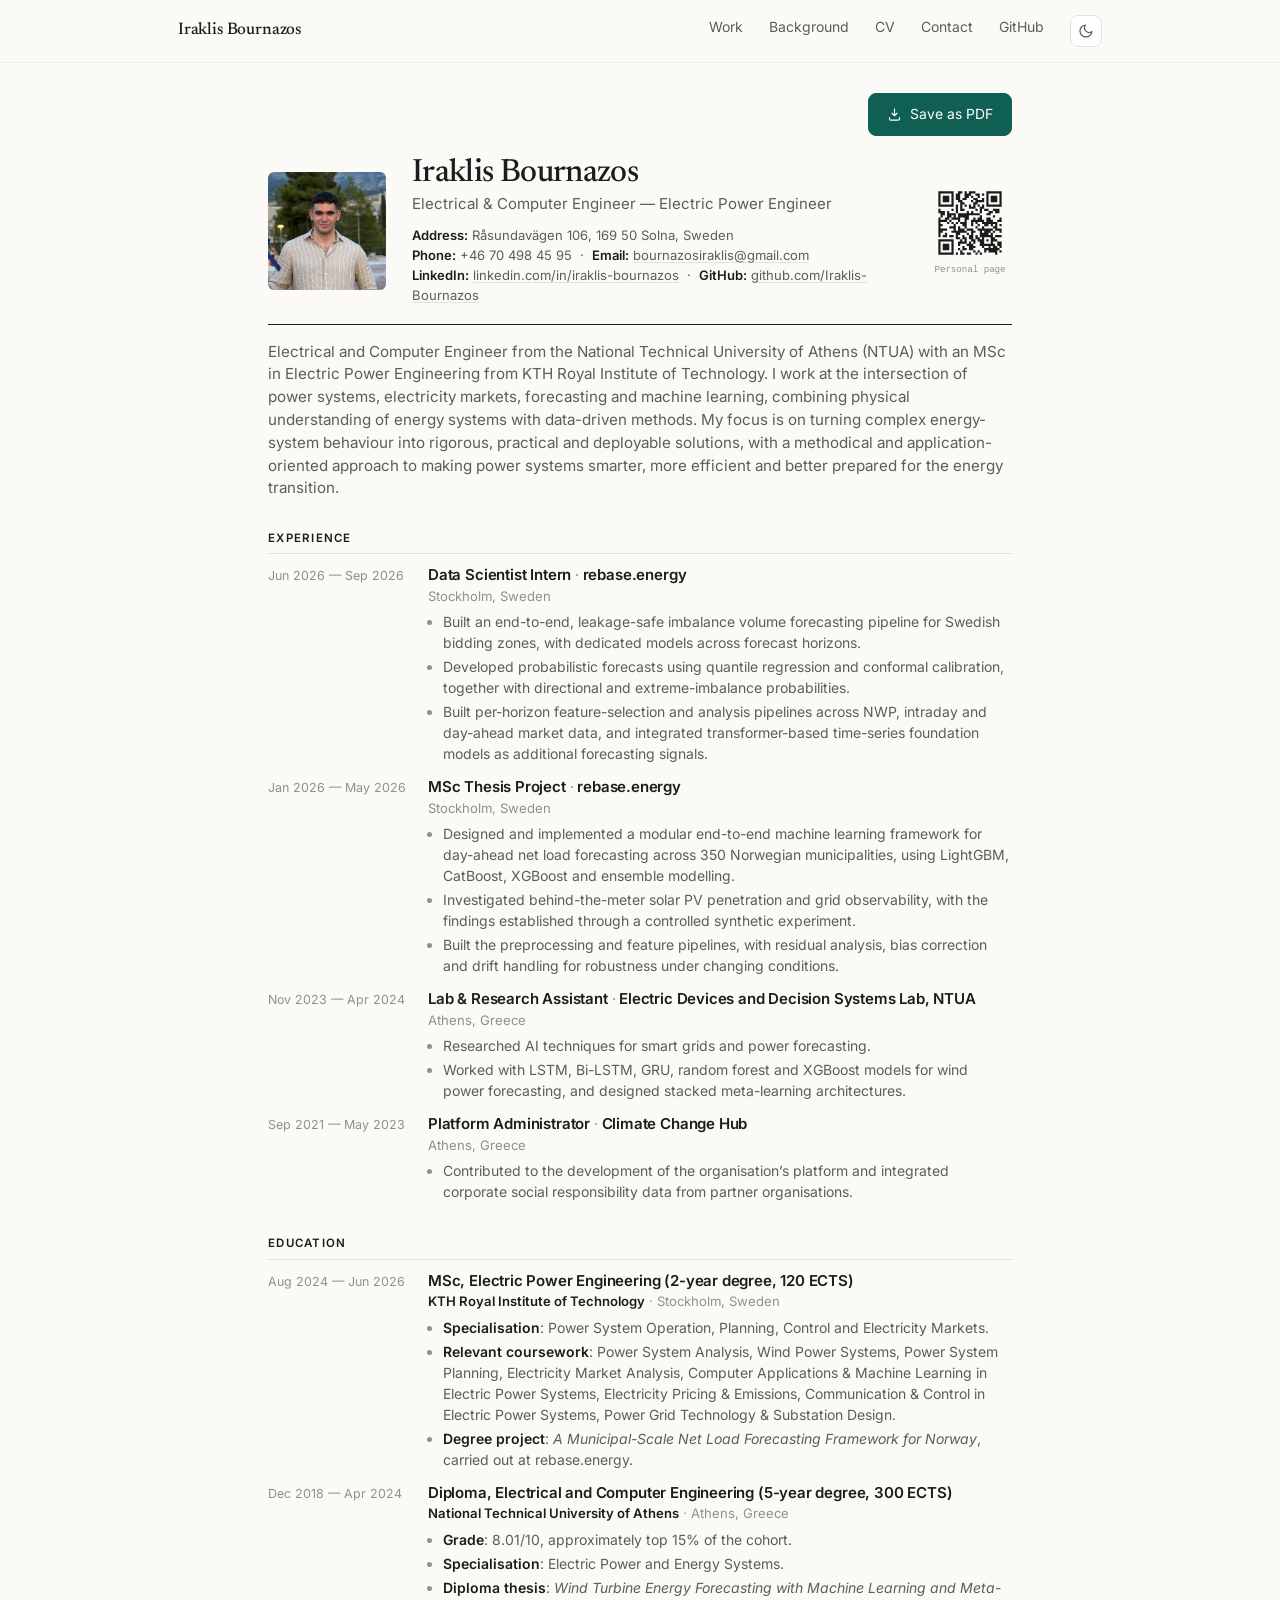
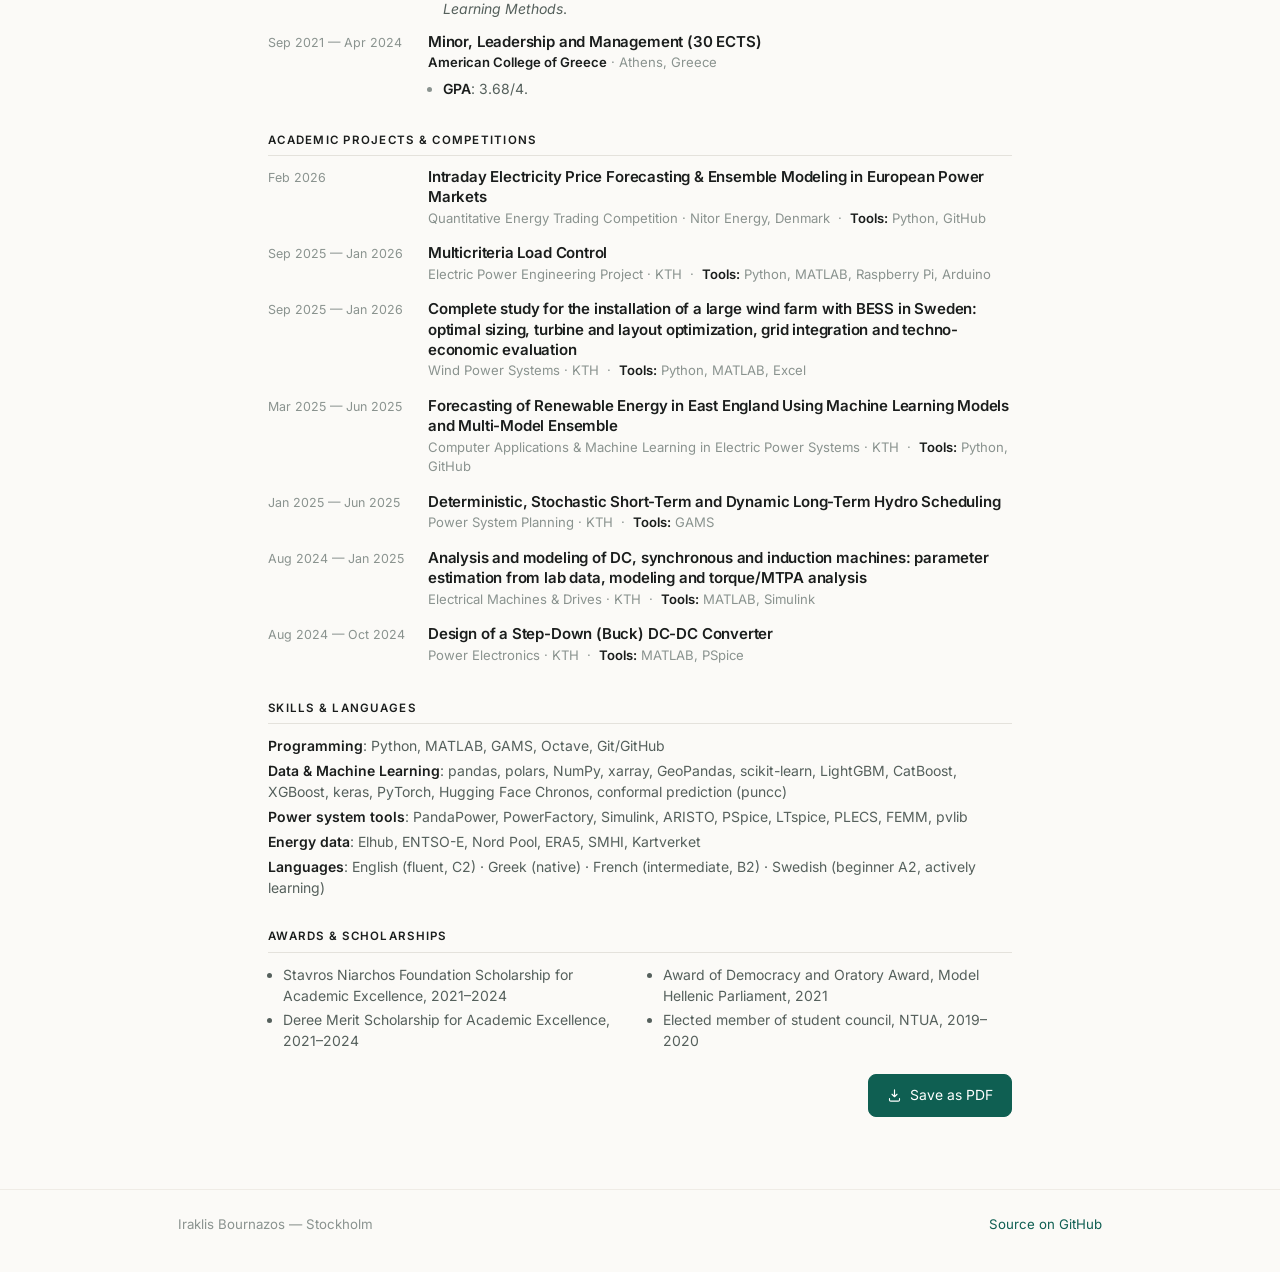
==== commit 9919196f: "Close out the rebase.energy role and give the institutions their weight The internship ended in Sept" ====
--- a/cv.html
+++ b/cv.html
@@ -99,7 +99,7 @@
 
   <section class="cv-section"><h2>Experience</h2>
       <div class="cv-entry">
-        <div class="cv-when">Jun 2026 — present</div>
+        <div class="cv-when">Jun 2026 — Sep 2026</div>
         <div class="cv-body">
           <h3>Data Scientist Intern <span class="at">·</span> rebase.energy</h3>
           <p class="cv-sub">Stockholm, Sweden</p>
@@ -139,7 +139,7 @@
         <div class="cv-when">Aug 2024 — Jun 2026</div>
         <div class="cv-body">
           <h3>MSc, Electric Power Engineering (2-year degree, 120 ECTS)</h3>
-          <p class="cv-sub">KTH Royal Institute of Technology · Stockholm, Sweden</p>
+          <p class="cv-sub"><b>KTH Royal Institute of Technology</b> · Stockholm, Sweden</p>
           
           <ul class="tight"><li><strong>Specialisation</strong>: Power System Operation, Planning, Control and Electricity Markets.</li><li><strong>Relevant coursework</strong>: Power System Analysis, Wind Power Systems, Power System Planning, Electricity Market Analysis, Computer Applications &amp; Machine Learning in Electric Power Systems, Electricity Pricing &amp; Emissions, Communication &amp; Control in Electric Power Systems, Power Grid Technology &amp; Substation Design.</li><li><strong>Degree project</strong>: <em>A Municipal-Scale Net Load Forecasting Framework for Norway</em>, carried out at rebase.energy.</li></ul>
         </div>
@@ -148,7 +148,7 @@
         <div class="cv-when">Dec 2018 — Apr 2024</div>
         <div class="cv-body">
           <h3>Diploma, Electrical and Computer Engineering (5-year degree, 300 ECTS)</h3>
-          <p class="cv-sub">National Technical University of Athens · Athens, Greece</p>
+          <p class="cv-sub"><b>National Technical University of Athens</b> · Athens, Greece</p>
           
           <ul class="tight"><li><strong>Grade</strong>: 8.01/10, approximately top 15% of the cohort.</li><li><strong>Specialisation</strong>: Electric Power and Energy Systems.</li><li><strong>Diploma thesis</strong>:  <em>Wind Turbine Energy Forecasting with Machine Learning and Meta-Learning Methods</em>.</li></ul>
         </div>
@@ -157,7 +157,7 @@
         <div class="cv-when">Sep 2021 — Apr 2024</div>
         <div class="cv-body">
           <h3>Minor, Leadership and Management (30 ECTS)</h3>
-          <p class="cv-sub">American College of Greece · Athens, Greece</p>
+          <p class="cv-sub"><b>American College of Greece</b> · Athens, Greece</p>
           
           <ul class="tight"><li><strong>GPA</strong>: 3.68/4.</li></ul>
         </div>
--- a/style.css
+++ b/style.css
@@ -629,7 +629,7 @@
    page-level `section` padding (42px top + 38px bottom) and its divider —
    which was adding a blank band and a stray rule above every CV heading */
 .cv-section {
-  margin-top: 20px;
+  margin-top: 30px;
   padding: 0;
   border-top: none;
 }
@@ -640,7 +640,7 @@
   letter-spacing: 0.11em;
   text-transform: uppercase;
   color: var(--text);
-  margin: 0 0 13px;
+  margin: 0 0 11px;
   padding-bottom: 6px;
   border-bottom: 1px solid var(--line);
 }
@@ -725,40 +725,40 @@
   html, body {
     background: #fff !important;
     color: #000 !important;
-    font-size: 8.8pt;
+    font-size: 9.8pt;
   }
 
   .cv {
     max-width: none;
     margin: 0;
     padding: 0;
-    font-size: 8.8pt;
-    line-height: 1.22;
+    font-size: 9.8pt;
+    line-height: 1.30;
   }
 
-  .cv-id h1 { font-size: 19pt; }
-  .cv-tagline { font-size: 9.4pt; color: #333 !important; }
-  .cv-contact, .cv-contact a { font-size: 7.8pt; color: #444 !important; }
-  .cv-summary { font-size: 8.5pt; color: #222 !important; margin: 6px 0 1px; }
+  .cv-id h1 { font-size: 21pt; }
+  .cv-tagline { font-size: 10.2pt; color: #333 !important; }
+  .cv-contact, .cv-contact a { font-size: 8.4pt; color: #444 !important; }
+  .cv-summary { font-size: 9.1pt; color: #222 !important; margin: 9px 0 2px; }
 
   .cv-head { border-bottom-color: #000 !important; gap: 22px; }
-  .cv-section h2 { font-size: 7.4pt; color: #000 !important; border-bottom-color: #999 !important;
-                   margin-bottom: 7px; padding-bottom: 3px; }
+  .cv-section h2 { font-size: 8.1pt; color: #000 !important; border-bottom-color: #999 !important;
+                   margin-bottom: 6px; padding-bottom: 4px; }
   .cv-when { font-size: 8.2pt; color: #555 !important; }
-  .cv-body h3 { font-size: 8.7pt; color: #000 !important; }
-  .cv-sub { font-size: 7.9pt; color: #555 !important; }
-  .cv-body ul, .cv-text, ul.tight { font-size: 8.3pt; color: #222 !important; }
-  .cv-body li { margin-bottom: 1.5px; }
-  ul.tight li { margin-bottom: 1.5px; }
+  .cv-body h3 { font-size: 9.5pt; color: #000 !important; }
+  .cv-sub { font-size: 8.6pt; color: #555 !important; }
+  .cv-body ul, .cv-text, ul.tight { font-size: 9.0pt; color: #222 !important; }
+  .cv-body li { margin-bottom: 2.5px; }
+  ul.tight li { margin-bottom: 2.5px; }
   .cv-entry { grid-template-columns: 116px 1fr; gap: 15px; }
-  .cv-when { font-size: 7.5pt; white-space: nowrap; }
-  .cv-head { padding-bottom: 9px; }
+  .cv-when { font-size: 8.1pt; white-space: nowrap; }
+  .cv-head { padding-bottom: 12px; }
   .cv-sub { margin-bottom: 3px; }
 
   .cv-section { break-inside: auto; page-break-inside: auto; }
   .cv-section h2 { break-after: avoid; page-break-after: avoid; }
-  .cv-entry { break-inside: avoid; page-break-inside: avoid; margin-bottom: 3.5px; }
-  .cv-section { margin-top: 7px; }
+  .cv-entry { break-inside: avoid; page-break-inside: avoid; margin-bottom: 6px; }
+  .cv-section { margin-top: 22px; }
 
   a { color: #000 !important; text-decoration: none !important; }
   .cv-photo { -webkit-print-color-adjust: exact; print-color-adjust: exact; }
@@ -878,10 +878,10 @@
 
 /* print: a smaller photo shortens the tallest unbreakable block on the page */
 @media print {
-  .cv-head { grid-template-columns: 92px 1fr 70px; gap: 16px; }
-  .cv-photo { width: 92px; height: 92px; }
-  .cv-qr svg { width: 62px; height: 62px; }
-  .cv-qr span { font-size: 6.4pt; color: #444 !important; }
+  .cv-head { grid-template-columns: 104px 1fr 76px; gap: 20px; }
+  .cv-photo { width: 104px; height: 104px; }
+  .cv-qr svg { width: 68px; height: 68px; }
+  .cv-qr span { font-size: 6.9pt; color: #444 !important; }
   ul.cols2 { columns: 2; column-gap: 22px; }
 }
 
@@ -930,3 +930,9 @@
 @media (prefers-reduced-motion: no-preference) {
   html { scroll-behavior: smooth; }
 }
+
+/* the institution name in an education entry — bold and full-strength inside the
+   otherwise-muted sub line, so KTH and NTUA read at a glance */
+.cv-sub b { font-weight: 600; color: var(--text); }
+.edu-item .where b { font-weight: 600; color: var(--text); }
+@media print { .cv-sub b { color: #000 !important; } }
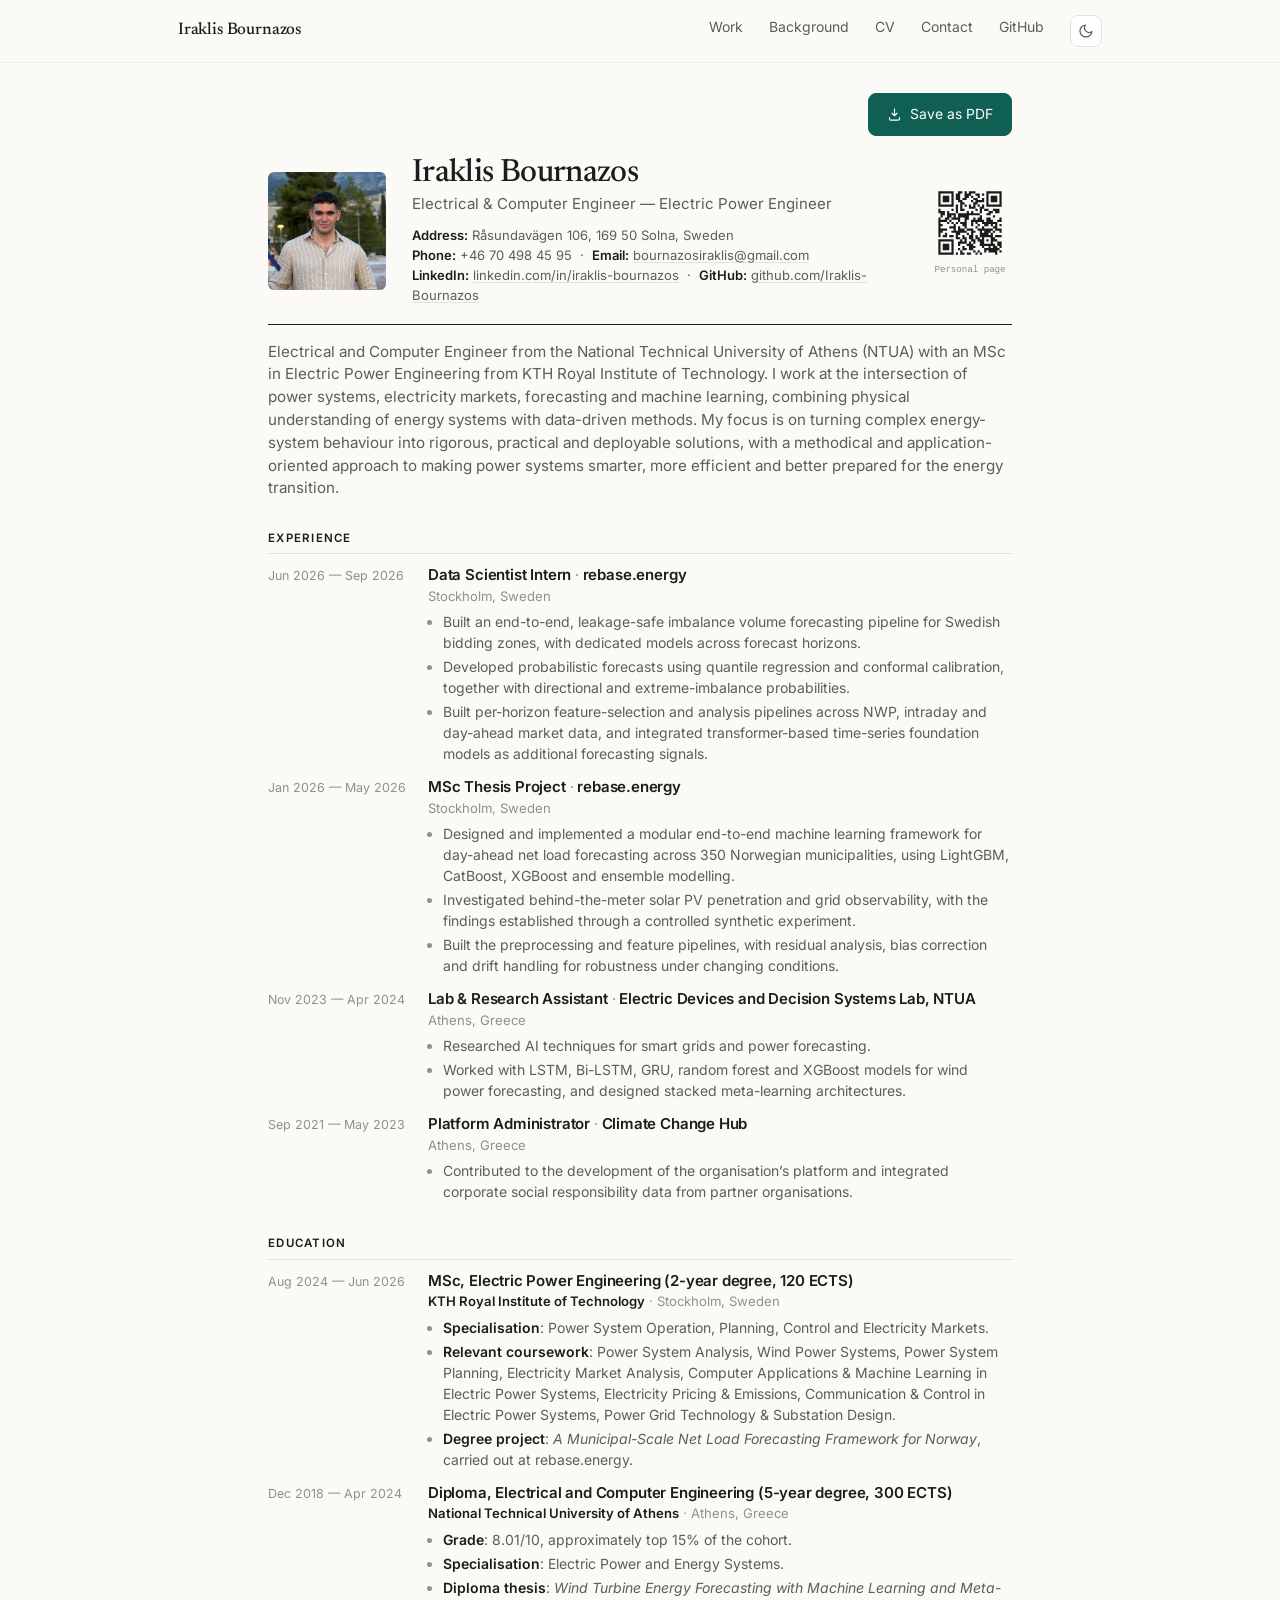
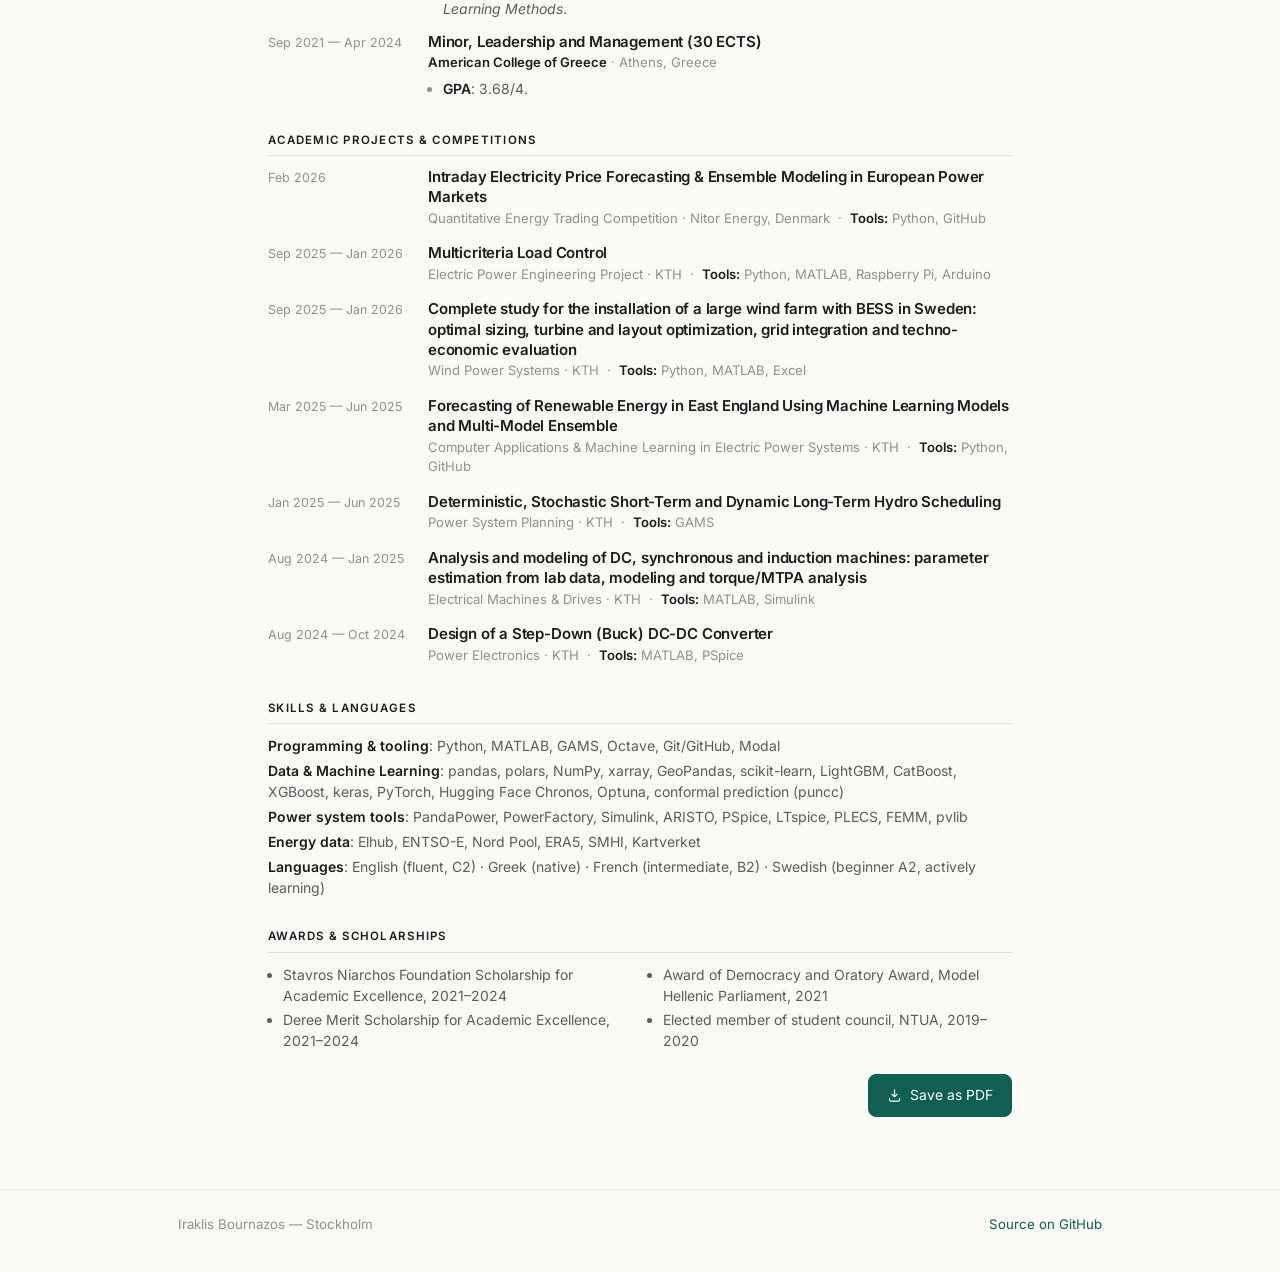
==== commit d2314552: "Put Modal and Optuna back in the skills list Both were in the Word CV but got lost when the CV moved" ====
--- a/cv.html
+++ b/cv.html
@@ -219,7 +219,7 @@
           
         </div>
       </div></section>
-  <section class="cv-section"><h2>Skills &amp; languages</h2><p class="cv-skill"><b>Programming</b>: Python, MATLAB, GAMS, Octave, Git/GitHub</p><p class="cv-skill"><b>Data &amp; Machine Learning</b>: pandas, polars, NumPy, xarray, GeoPandas, scikit-learn, LightGBM, CatBoost, XGBoost, keras, PyTorch, Hugging Face Chronos, conformal prediction (puncc)</p><p class="cv-skill"><b>Power system tools</b>: PandaPower, PowerFactory, Simulink, ARISTO, PSpice, LTspice, PLECS, FEMM, pvlib</p><p class="cv-skill"><b>Energy data</b>: Elhub, ENTSO-E, Nord Pool, ERA5, SMHI, Kartverket</p><p class="cv-skill"><b>Languages</b>: English (fluent, C2) · Greek (native) · French (intermediate, B2) · Swedish (beginner A2, actively learning)</p></section>
+  <section class="cv-section"><h2>Skills &amp; languages</h2><p class="cv-skill"><b>Programming &amp; tooling</b>: Python, MATLAB, GAMS, Octave, Git/GitHub, Modal</p><p class="cv-skill"><b>Data &amp; Machine Learning</b>: pandas, polars, NumPy, xarray, GeoPandas, scikit-learn, LightGBM, CatBoost, XGBoost, keras, PyTorch, Hugging Face Chronos, Optuna, conformal prediction (puncc)</p><p class="cv-skill"><b>Power system tools</b>: PandaPower, PowerFactory, Simulink, ARISTO, PSpice, LTspice, PLECS, FEMM, pvlib</p><p class="cv-skill"><b>Energy data</b>: Elhub, ENTSO-E, Nord Pool, ERA5, SMHI, Kartverket</p><p class="cv-skill"><b>Languages</b>: English (fluent, C2) · Greek (native) · French (intermediate, B2) · Swedish (beginner A2, actively learning)</p></section>
 
   <section class="cv-section">
     <h2>Awards &amp; scholarships</h2>
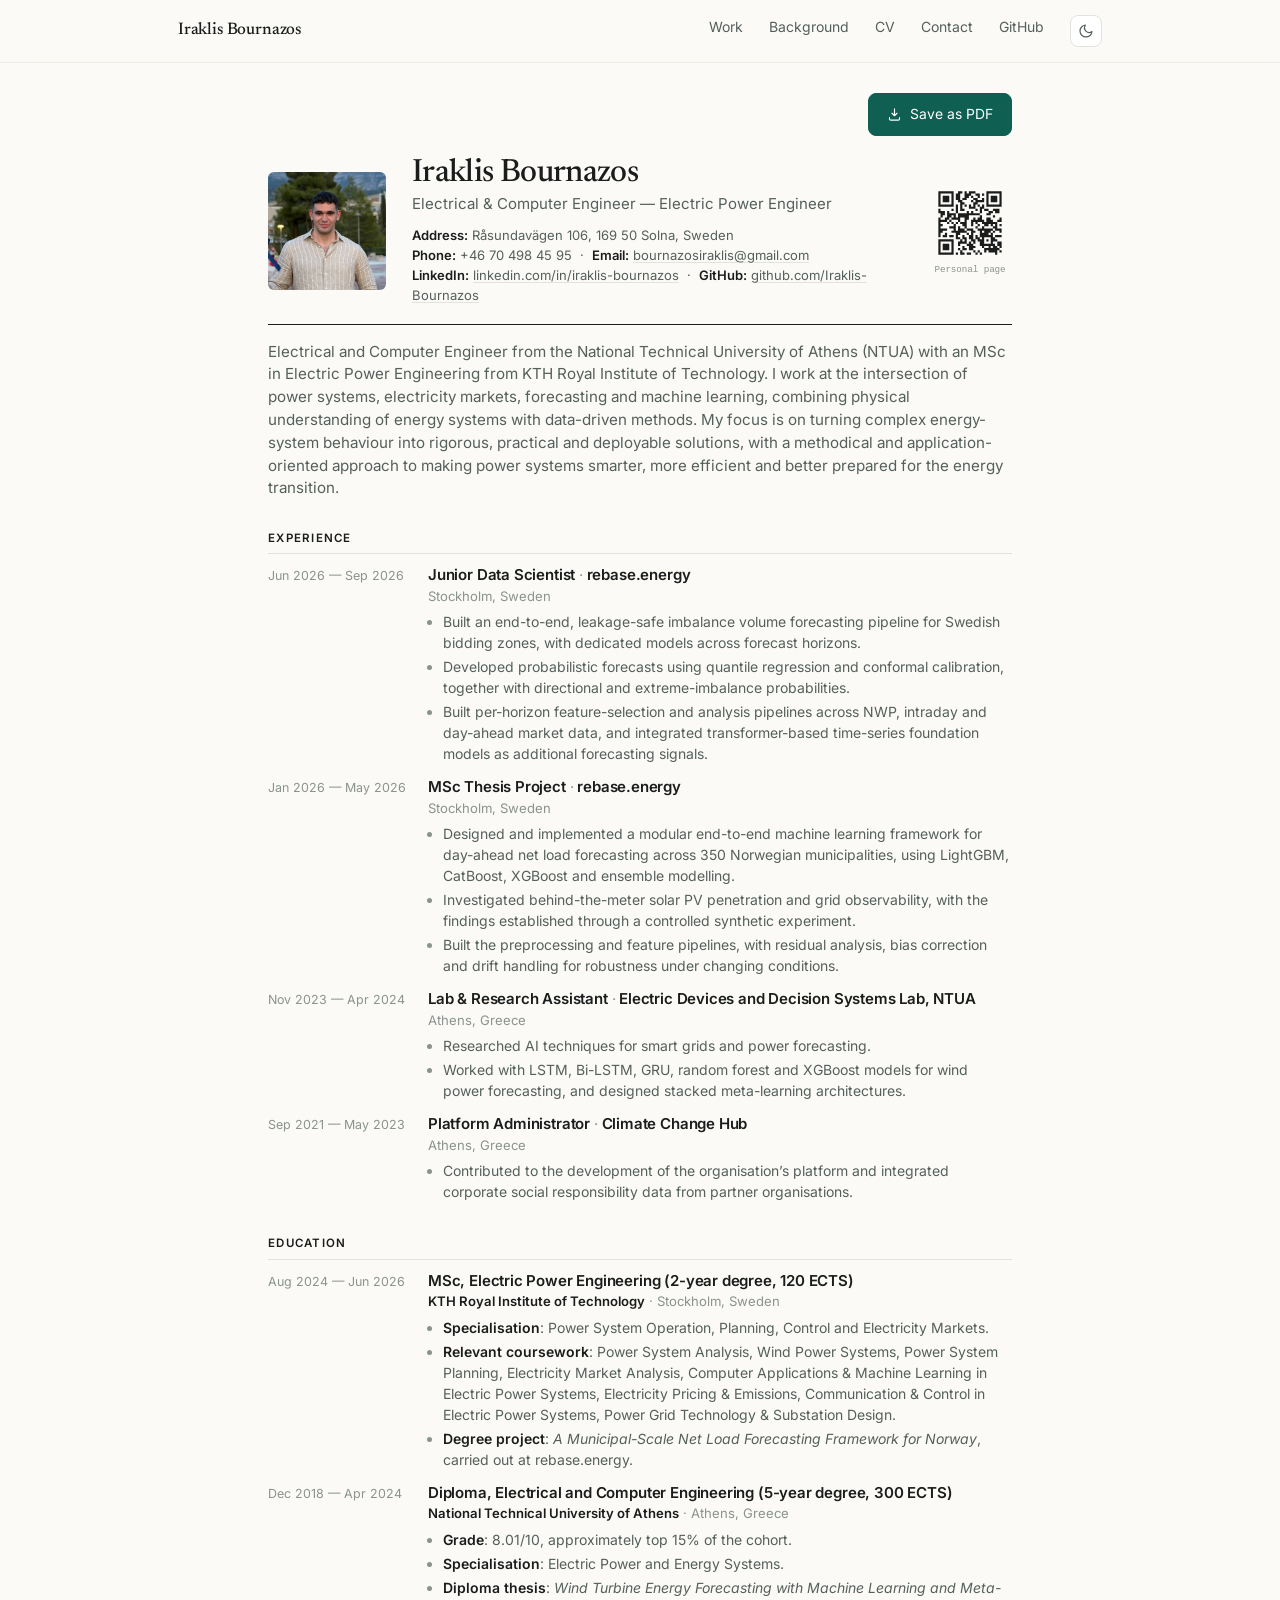
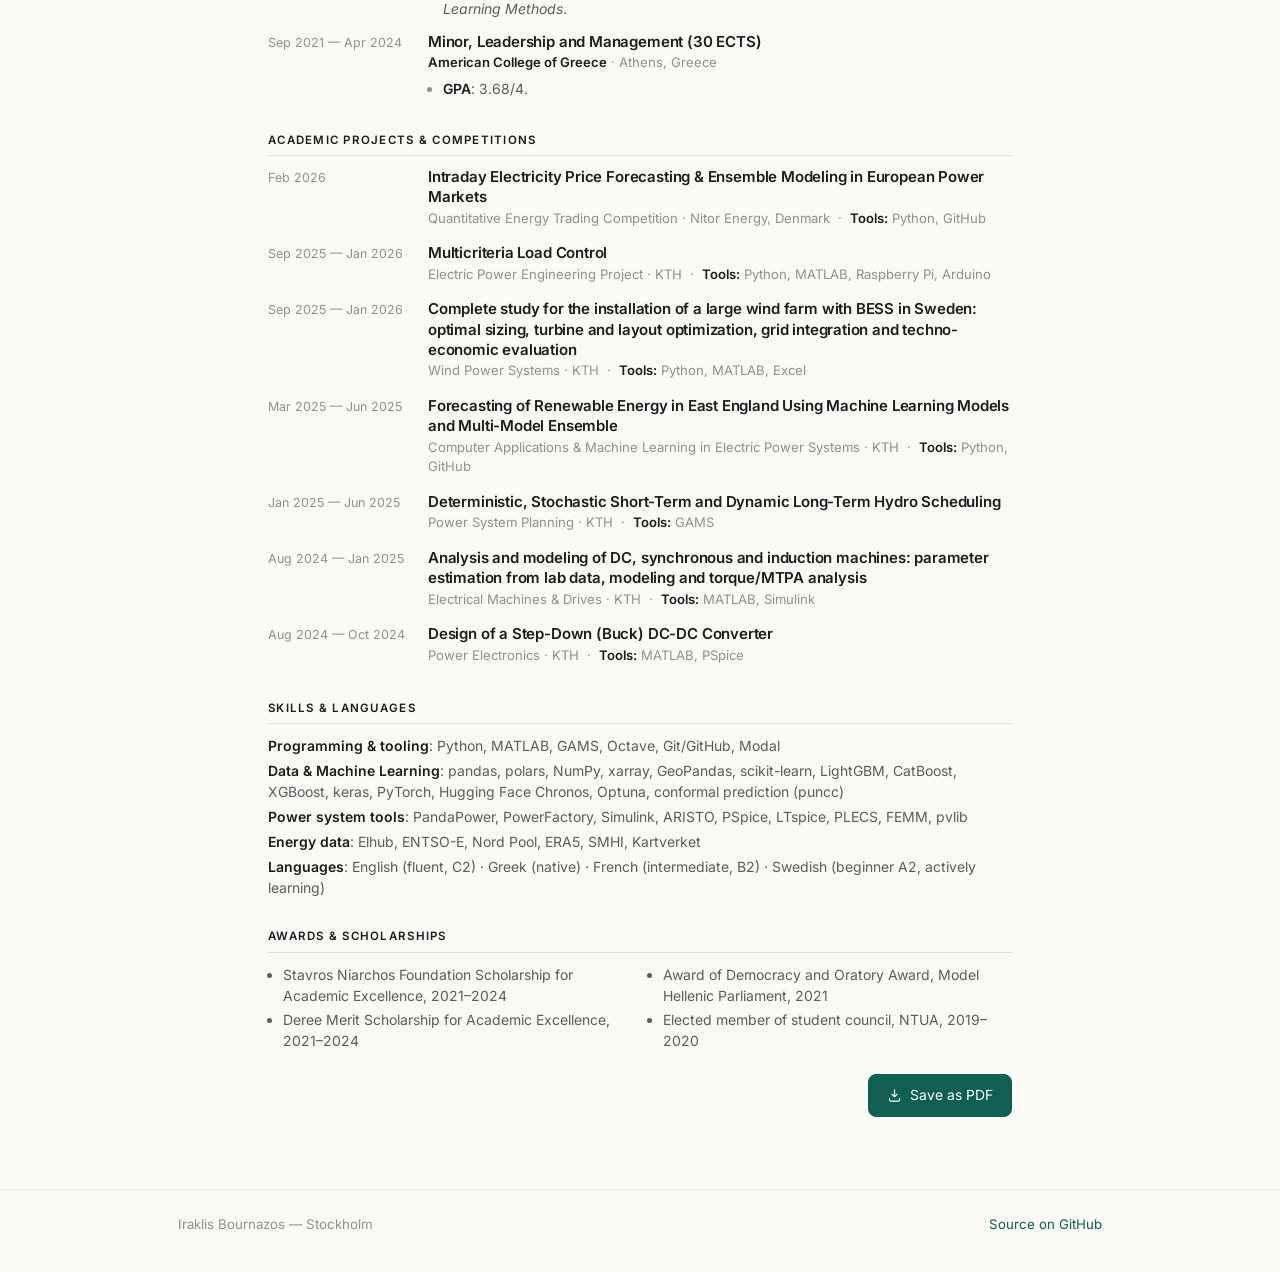
==== commit 81089d86: "Retitle rebase.energy role to Junior Data Scientist Co-Authored-By: Claude Opus 5.5 (1M context) <no" ====
--- a/cv.html
+++ b/cv.html
@@ -101,7 +101,7 @@
       <div class="cv-entry">
         <div class="cv-when">Jun 2026 — Sep 2026</div>
         <div class="cv-body">
-          <h3>Data Scientist Intern <span class="at">·</span> rebase.energy</h3>
+          <h3>Junior Data Scientist <span class="at">·</span> rebase.energy</h3>
           <p class="cv-sub">Stockholm, Sweden</p>
           <ul><li>Built an end-to-end, leakage-safe imbalance volume forecasting pipeline for Swedish bidding zones, with dedicated models across forecast horizons.</li><li>Developed probabilistic forecasts using quantile regression and conformal calibration, together with directional and extreme-imbalance probabilities.</li><li>Built per-horizon feature-selection and analysis pipelines across NWP, intraday and day-ahead market data, and integrated transformer-based time-series foundation models as additional forecasting signals.</li></ul>
           
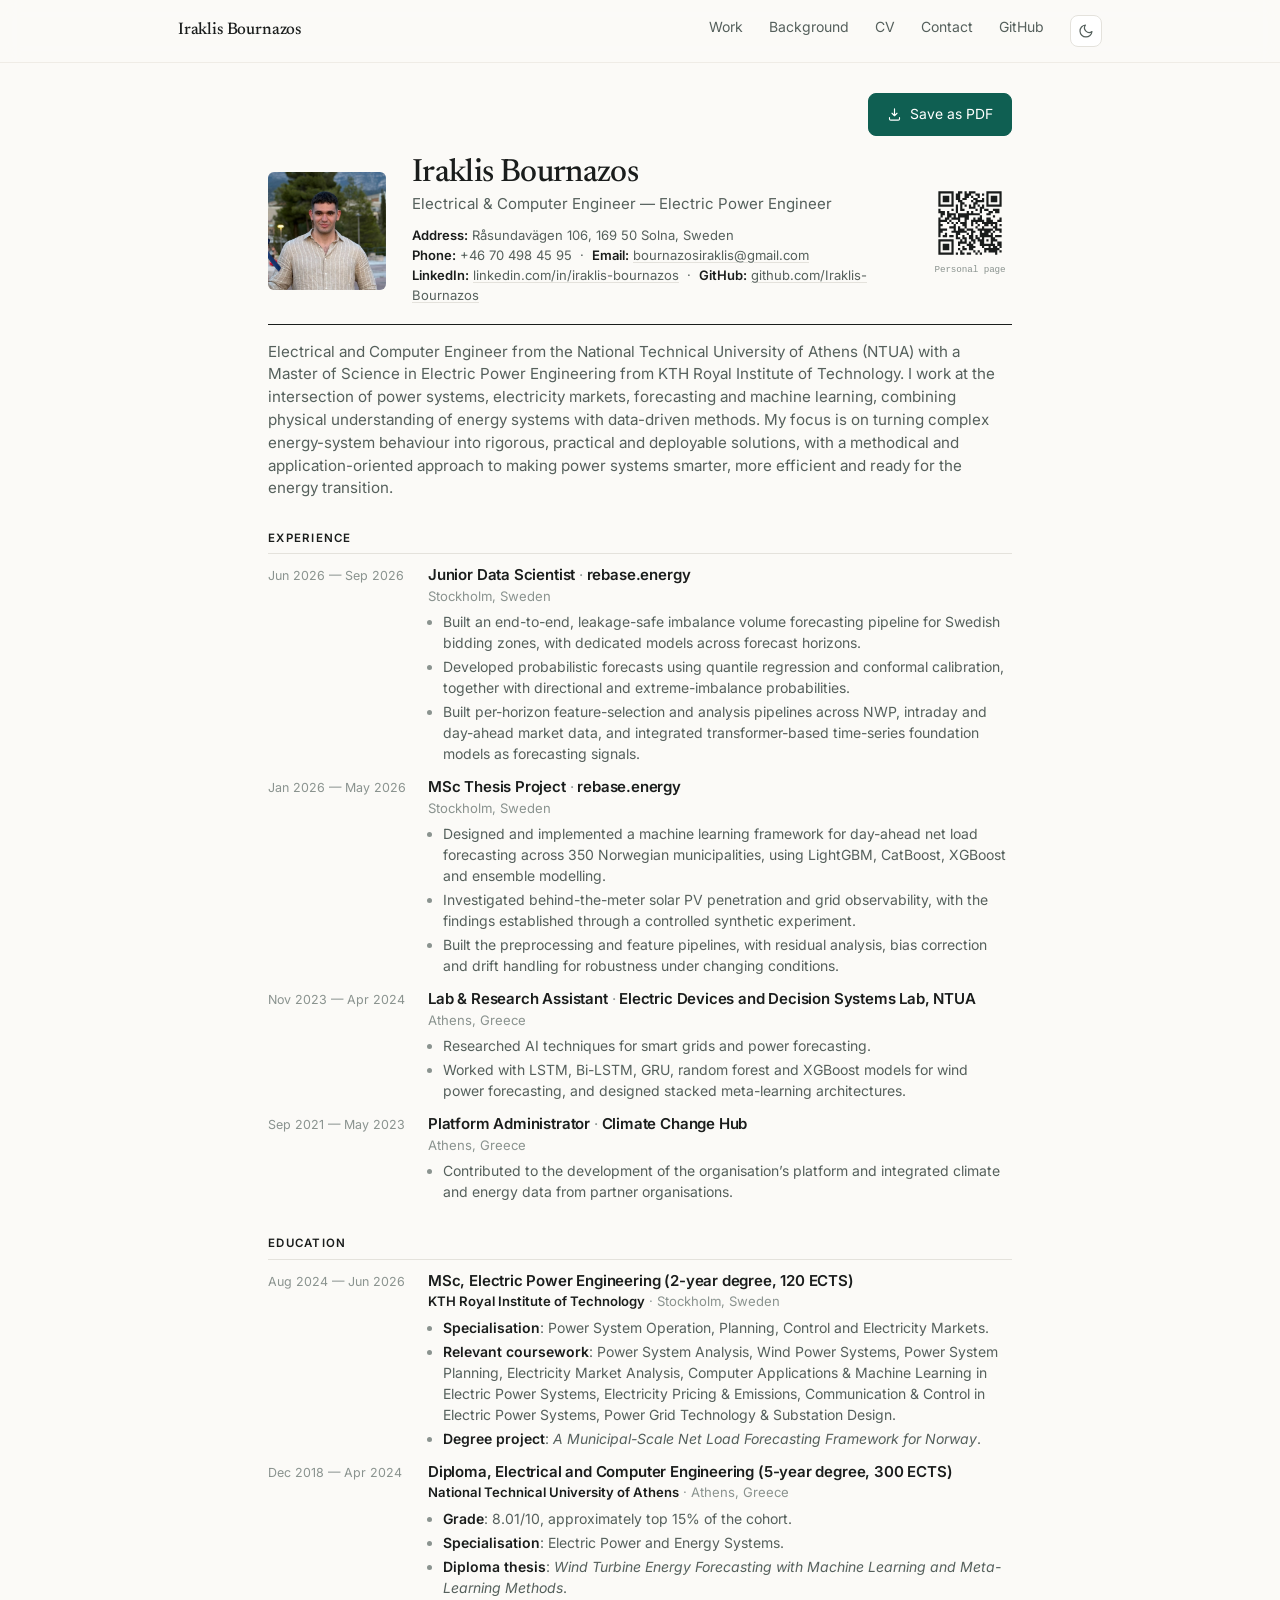
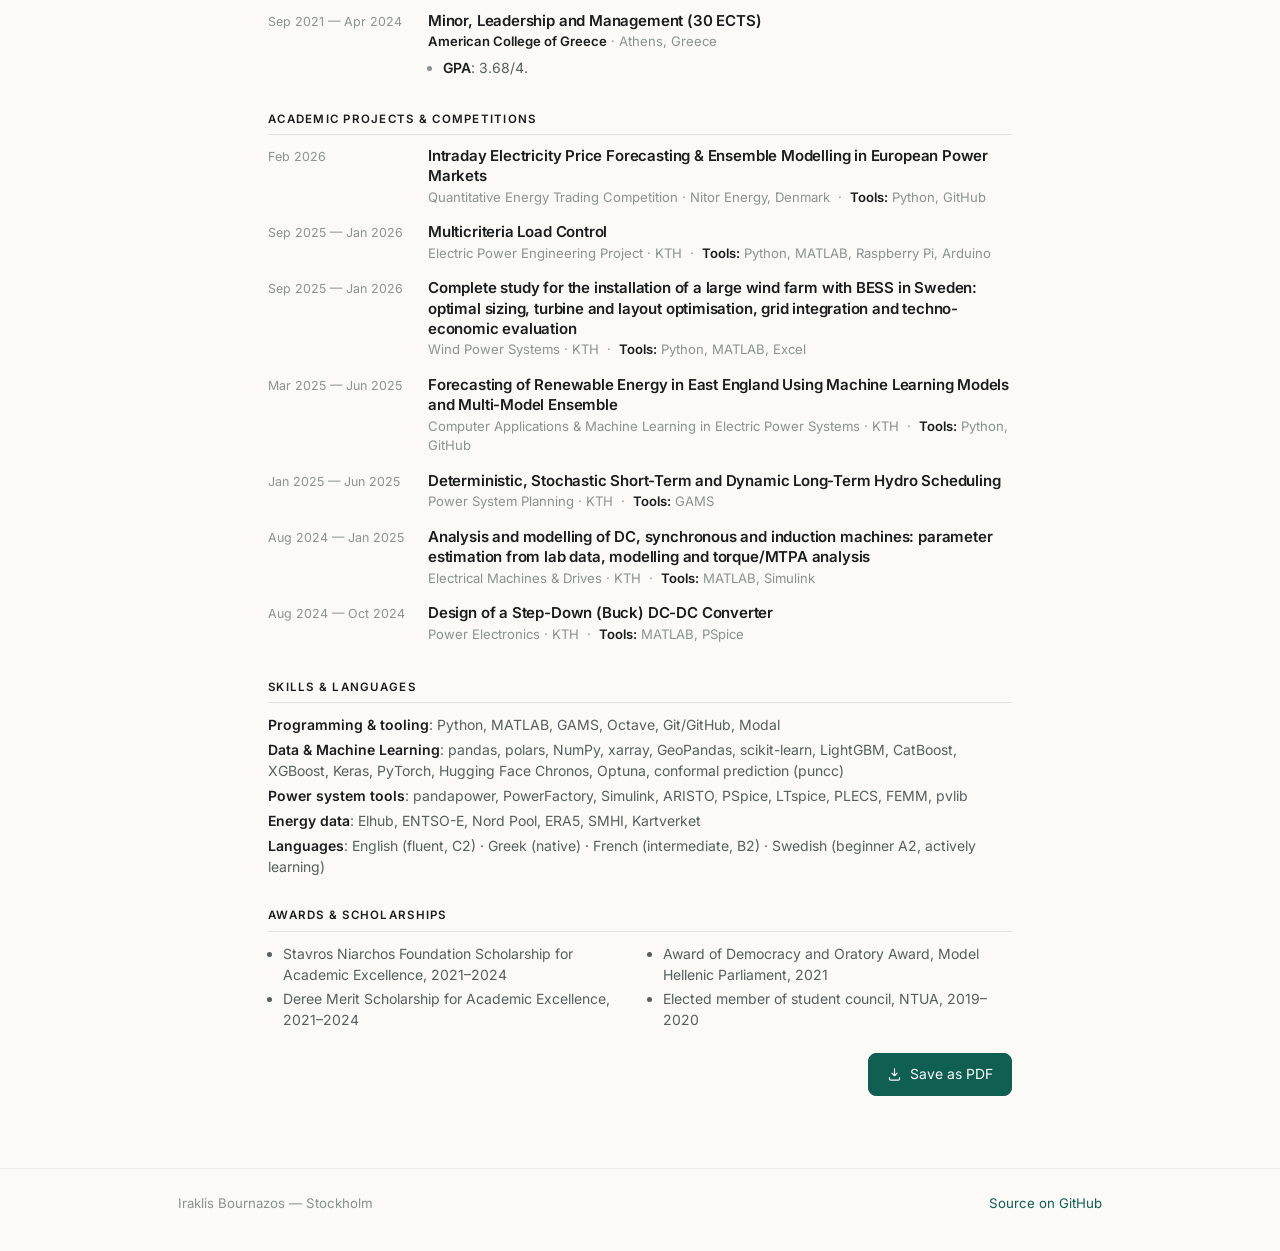
==== commit a16fb205: "Larger print type and tighter wording on the CV Print: bullets and dates at 9.5pt, titles at 10pt, i" ====
--- a/cv.html
+++ b/cv.html
@@ -79,7 +79,7 @@
     <div class="cv-id">
       <h1>Iraklis Bournazos</h1>
       <p class="cv-tagline">Electrical &amp; Computer Engineer — Electric Power Engineer</p>
-      <p class="cv-contact">
+      <p class="cv-contact screen-only">
         <b>Address:</b> Råsundavägen 106, 169 50 Solna, Sweden<br>
         <b>Phone:</b> +46 70 498 45 95 &nbsp;·&nbsp;
         <b>Email:</b> <a href="mailto:bournazosiraklis@gmail.com">bournazosiraklis@gmail.com</a><br>
@@ -88,6 +88,14 @@
         <span class="only-sm"><b>Personal page:</b>
           <a href="https://iraklis-bournazos.github.io">iraklis-bournazos.github.io</a></span>
       </p>
+      <p class="cv-contact print-only">
+        <b>Address:</b> Råsundavägen 106, 169 50 Solna, Sweden &nbsp;·&nbsp;
+        <b>Phone:</b> +46 70 498 45 95<br>
+        <b>LinkedIn:</b> <a href="https://linkedin.com/in/iraklis-bournazos">linkedin.com/in/iraklis-bournazos</a> &nbsp;·&nbsp;
+        <b>Email:</b> <a href="mailto:bournazosiraklis@gmail.com">bournazosiraklis@gmail.com</a><br>
+        <b>GitHub:</b> <a href="https://github.com/Iraklis-Bournazos">github.com/Iraklis-Bournazos</a> &nbsp;·&nbsp;
+        <b>Personal page:</b> <a href="https://iraklis-bournazos.github.io">iraklis-bournazos.github.io</a>
+      </p>
     </div>
     <a class="cv-qr" href="https://iraklis-bournazos.github.io">
       <svg viewBox="0 0 33 33" preserveAspectRatio="xMidYMid meet" xmlns="http://www.w3.org/2000/svg" class="segno"><path class="qrline" stroke="#1a1d1c" d="M2 2.5h7m2 0h2m1 0h1m1 0h3m5 0h7m-29 1h1m5 0h1m1 0h2m2 0h3m2 0h2m1 0h1m1 0h1m5 0h1m-29 1h1m1 0h3m1 0h1m1 0h2m2 0h2m1 0h1m2 0h1m3 0h1m1 0h3m1 0h1m-29 1h1m1 0h3m1 0h1m1 0h2m1 0h2m3 0h2m2 0h1m1 0h1m1 0h3m1 0h1m-29 1h1m1 0h3m1 0h1m2 0h2m4 0h1m1 0h4m1 0h1m1 0h3m1 0h1m-29 1h1m5 0h1m3 0h2m4 0h2m4 0h1m5 0h1m-29 1h7m1 0h1m1 0h1m1 0h1m1 0h1m1 0h1m1 0h1m1 0h1m1 0h7m-21 1h1m1 0h1m3 0h3m2 0h2m-21 1h1m5 0h1m1 0h1m1 0h2m5 0h1m1 0h1m1 0h2m2 0h3m-28 1h3m1 0h1m3 0h1m4 0h1m1 0h1m3 0h1m3 0h2m1 0h2m-27 1h2m1 0h4m1 0h10m3 0h2m-23 1h1m2 0h2m1 0h1m1 0h5m5 0h1m5 0h1m-26 1h1m2 0h2m1 0h4m2 0h2m2 0h1m1 0h2m2 0h2m4 0h1m-29 1h4m1 0h1m3 0h1m2 0h1m2 0h6m1 0h3m2 0h2m-29 1h1m3 0h1m1 0h1m1 0h1m1 0h3m2 0h1m1 0h1m2 0h7m-27 1h2m5 0h1m3 0h2m2 0h1m2 0h1m2 0h2m1 0h1m1 0h1m1 0h1m-29 1h1m4 0h3m1 0h1m2 0h1m4 0h1m2 0h1m4 0h2m-27 1h4m3 0h1m1 0h3m1 0h3m2 0h7m1 0h3m-29 1h2m4 0h7m2 0h2m2 0h1m1 0h3m1 0h1m2 0h1m-29 1h1m2 0h1m4 0h2m3 0h1m1 0h1m3 0h4m1 0h1m-25 1h1m1 0h2m1 0h2m1 0h1m2 0h1m2 0h2m1 0h1m1 0h6m1 0h3m-21 1h2m1 0h2m1 0h2m1 0h2m1 0h1m3 0h2m-26 1h7m3 0h1m1 0h1m2 0h2m1 0h3m1 0h1m1 0h3m-27 1h1m5 0h1m2 0h4m1 0h1m1 0h1m2 0h2m3 0h1m2 0h2m-29 1h1m1 0h3m1 0h1m2 0h1m3 0h3m3 0h7m1 0h2m-29 1h1m1 0h3m1 0h1m4 0h1m2 0h3m3 0h1m2 0h1m1 0h2m1 0h1m-29 1h1m1 0h3m1 0h1m2 0h1m1 0h2m1 0h2m5 0h7m-28 1h1m5 0h1m3 0h1m5 0h1m1 0h1m2 0h1m1 0h4m1 0h1m-29 1h7m1 0h1m1 0h2m1 0h2m2 0h1m1 0h1m6 0h1"/></svg>
@@ -95,7 +103,7 @@
     </a>
   </header>
 
-  <p class="cv-summary">Electrical and Computer Engineer from the National Technical University of Athens (NTUA) with an MSc in Electric Power Engineering from KTH Royal Institute of Technology. I work at the intersection of power systems, electricity markets, forecasting and machine learning, combining physical understanding of energy systems with data-driven methods. My focus is on turning complex energy-system behaviour into rigorous, practical and deployable solutions, with a methodical and application-oriented approach to making power systems smarter, more efficient and better prepared for the energy transition.</p>
+  <p class="cv-summary">Electrical and Computer Engineer from the National Technical University of Athens (NTUA) with a Master of Science in Electric Power Engineering from KTH Royal Institute of Technology. I work at the intersection of power systems, electricity markets, forecasting and machine learning, combining physical understanding of energy systems with data-driven methods. My focus is on turning complex energy-system behaviour into rigorous, practical and deployable solutions, with a methodical and application-oriented approach to making power systems smarter, more efficient and ready for the energy transition.</p>
 
   <section class="cv-section"><h2>Experience</h2>
       <div class="cv-entry">
@@ -103,7 +111,7 @@
         <div class="cv-body">
           <h3>Junior Data Scientist <span class="at">·</span> rebase.energy</h3>
           <p class="cv-sub">Stockholm, Sweden</p>
-          <ul><li>Built an end-to-end, leakage-safe imbalance volume forecasting pipeline for Swedish bidding zones, with dedicated models across forecast horizons.</li><li>Developed probabilistic forecasts using quantile regression and conformal calibration, together with directional and extreme-imbalance probabilities.</li><li>Built per-horizon feature-selection and analysis pipelines across NWP, intraday and day-ahead market data, and integrated transformer-based time-series foundation models as additional forecasting signals.</li></ul>
+          <ul><li>Built an end-to-end, leakage-safe imbalance volume forecasting pipeline for Swedish bidding zones, with dedicated models across forecast horizons.</li><li>Developed probabilistic forecasts using quantile regression and conformal calibration, together with directional and extreme-imbalance probabilities.</li><li>Built per-horizon feature-selection and analysis pipelines across NWP, intraday and day-ahead market data, and integrated transformer-based time-series foundation models as forecasting signals.</li></ul>
           
         </div>
       </div>
@@ -112,7 +120,7 @@
         <div class="cv-body">
           <h3>MSc Thesis Project <span class="at">·</span> rebase.energy</h3>
           <p class="cv-sub">Stockholm, Sweden</p>
-          <ul><li>Designed and implemented a modular end-to-end machine learning framework for day-ahead net load forecasting across 350 Norwegian municipalities, using LightGBM, CatBoost, XGBoost and ensemble modelling.</li><li>Investigated behind-the-meter solar PV penetration and grid observability, with the findings established through a controlled synthetic experiment.</li><li>Built the preprocessing and feature pipelines, with residual analysis, bias correction and drift handling for robustness under changing conditions.</li></ul>
+          <ul><li>Designed and implemented a machine learning framework for day-ahead net load forecasting across 350 Norwegian municipalities, using LightGBM, CatBoost, XGBoost and ensemble modelling.</li><li>Investigated behind-the-meter solar PV penetration and grid observability, with the findings established through a controlled synthetic experiment.</li><li>Built the preprocessing and feature pipelines, with residual analysis, bias correction and drift handling for robustness under changing conditions.</li></ul>
           
         </div>
       </div>
@@ -130,7 +138,7 @@
         <div class="cv-body">
           <h3>Platform Administrator <span class="at">·</span> Climate Change Hub</h3>
           <p class="cv-sub">Athens, Greece</p>
-          <ul><li>Contributed to the development of the organisation&rsquo;s platform and integrated corporate social responsibility data from partner organisations.</li></ul>
+          <ul><li>Contributed to the development of the organisation&rsquo;s platform and integrated climate and energy data from partner organisations.</li></ul>
           
         </div>
       </div></section>
@@ -141,7 +149,7 @@
           <h3>MSc, Electric Power Engineering (2-year degree, 120 ECTS)</h3>
           <p class="cv-sub"><b>KTH Royal Institute of Technology</b> · Stockholm, Sweden</p>
           
-          <ul class="tight"><li><strong>Specialisation</strong>: Power System Operation, Planning, Control and Electricity Markets.</li><li><strong>Relevant coursework</strong>: Power System Analysis, Wind Power Systems, Power System Planning, Electricity Market Analysis, Computer Applications &amp; Machine Learning in Electric Power Systems, Electricity Pricing &amp; Emissions, Communication &amp; Control in Electric Power Systems, Power Grid Technology &amp; Substation Design.</li><li><strong>Degree project</strong>: <em>A Municipal-Scale Net Load Forecasting Framework for Norway</em>, carried out at rebase.energy.</li></ul>
+          <ul class="tight"><li><strong>Specialisation</strong>: Power System Operation, Planning, Control and Electricity Markets.</li><li><strong>Relevant coursework</strong>: Power System Analysis, Wind Power Systems, Power System Planning, Electricity Market Analysis, Computer Applications &amp; Machine Learning in Electric Power Systems, Electricity Pricing &amp; Emissions, Communication &amp; Control in Electric Power Systems, Power Grid Technology &amp; Substation Design.</li><li><strong>Degree project</strong>: <em>A Municipal-Scale Net Load Forecasting Framework for Norway</em>.</li></ul>
         </div>
       </div>
       <div class="cv-entry">
@@ -166,7 +174,7 @@
       <div class="cv-entry">
         <div class="cv-when">Feb 2026</div>
         <div class="cv-body">
-          <h3>Intraday Electricity Price Forecasting &amp; Ensemble Modeling in European Power Markets</h3>
+          <h3>Intraday Electricity Price Forecasting &amp; Ensemble Modelling in European Power Markets</h3>
           <p class="cv-sub">Quantitative Energy Trading Competition · Nitor Energy, Denmark<span class="cv-tools"> &nbsp;·&nbsp; <b>Tools:</b> Python, GitHub</span></p>
           
         </div>
@@ -182,7 +190,7 @@
       <div class="cv-entry">
         <div class="cv-when">Sep 2025 — Jan 2026</div>
         <div class="cv-body">
-          <h3>Complete study for the installation of a large wind farm with BESS in Sweden: optimal sizing, turbine and layout optimization, grid integration and techno-economic evaluation</h3>
+          <h3>Complete study for the installation of a large wind farm with BESS in Sweden: optimal sizing, turbine and layout optimisation, grid integration and techno-economic evaluation</h3>
           <p class="cv-sub">Wind Power Systems · KTH<span class="cv-tools"> &nbsp;·&nbsp; <b>Tools:</b> Python, MATLAB, Excel</span></p>
           
         </div>
@@ -206,7 +214,7 @@
       <div class="cv-entry">
         <div class="cv-when">Aug 2024 — Jan 2025</div>
         <div class="cv-body">
-          <h3>Analysis and modeling of DC, synchronous and induction machines: parameter estimation from lab data, modeling and torque/MTPA analysis</h3>
+          <h3>Analysis and modelling of DC, synchronous and induction machines: parameter estimation from lab data, modelling and torque/MTPA analysis</h3>
           <p class="cv-sub">Electrical Machines &amp; Drives · KTH<span class="cv-tools"> &nbsp;·&nbsp; <b>Tools:</b> MATLAB, Simulink</span></p>
           
         </div>
@@ -219,7 +227,7 @@
           
         </div>
       </div></section>
-  <section class="cv-section"><h2>Skills &amp; languages</h2><p class="cv-skill"><b>Programming &amp; tooling</b>: Python, MATLAB, GAMS, Octave, Git/GitHub, Modal</p><p class="cv-skill"><b>Data &amp; Machine Learning</b>: pandas, polars, NumPy, xarray, GeoPandas, scikit-learn, LightGBM, CatBoost, XGBoost, keras, PyTorch, Hugging Face Chronos, Optuna, conformal prediction (puncc)</p><p class="cv-skill"><b>Power system tools</b>: PandaPower, PowerFactory, Simulink, ARISTO, PSpice, LTspice, PLECS, FEMM, pvlib</p><p class="cv-skill"><b>Energy data</b>: Elhub, ENTSO-E, Nord Pool, ERA5, SMHI, Kartverket</p><p class="cv-skill"><b>Languages</b>: English (fluent, C2) · Greek (native) · French (intermediate, B2) · Swedish (beginner A2, actively learning)</p></section>
+  <section class="cv-section"><h2>Skills &amp; languages</h2><p class="cv-skill"><b>Programming &amp; tooling</b>: Python, MATLAB, GAMS, Octave, Git/GitHub, Modal</p><p class="cv-skill"><b>Data &amp; Machine Learning</b>: pandas, polars, NumPy, xarray, GeoPandas, scikit-learn, LightGBM, CatBoost, XGBoost, Keras, PyTorch, Hugging Face Chronos, Optuna, conformal prediction (puncc)</p><p class="cv-skill"><b>Power system tools</b>: pandapower, PowerFactory, Simulink, ARISTO, PSpice, LTspice, PLECS, FEMM, pvlib</p><p class="cv-skill"><b>Energy data</b>: Elhub, ENTSO-E, Nord Pool, ERA5, SMHI, Kartverket</p><p class="cv-skill"><b>Languages</b>: English (fluent, C2) · Greek (native) · French (intermediate, B2) · Swedish (beginner A2, actively learning)</p></section>
 
   <section class="cv-section">
     <h2>Awards &amp; scholarships</h2>
--- a/style.css
+++ b/style.css
@@ -712,6 +712,8 @@
 
 /* shown only on phones, where the QR (which carries this link) is hidden */
 .only-sm { display: none; }
+/* the CV's print-only contact block (see the print rules below) */
+.print-only { display: none; }
 
 /* ---------------------------------------------------------------
    Print — A4
@@ -737,23 +739,30 @@
   }
 
   .cv-id h1 { font-size: 21pt; }
-  .cv-tagline { font-size: 10.2pt; color: #333 !important; }
-  .cv-contact, .cv-contact a { font-size: 8.4pt; color: #444 !important; }
-  .cv-summary { font-size: 9.1pt; color: #222 !important; margin: 9px 0 2px; }
+  .cv-tagline { font-size: 11pt; color: #333 !important; }
+  .cv-contact, .cv-contact a { font-size: 9pt; color: #444 !important; }
+  .cv-summary { font-size: 9.8pt; color: #222 !important; margin: 9px 0 2px; }
 
   .cv-head { border-bottom-color: #000 !important; gap: 22px; }
-  .cv-section h2 { font-size: 8.1pt; color: #000 !important; border-bottom-color: #999 !important;
+  .cv-section h2 { font-size: 9pt; color: #000 !important; border-bottom-color: #999 !important;
                    margin-bottom: 6px; padding-bottom: 4px; }
-  .cv-when { font-size: 8.2pt; color: #555 !important; }
-  .cv-body h3 { font-size: 9.5pt; color: #000 !important; }
-  .cv-sub { font-size: 8.6pt; color: #555 !important; }
-  .cv-body ul, .cv-text, ul.tight { font-size: 9.0pt; color: #222 !important; }
+  .cv-when { font-size: 9.5pt; color: #555 !important; }
+  .cv-body h3 { font-size: 10pt; color: #000 !important; }
+  .cv-sub { font-size: 9.3pt; color: #555 !important; }
+  .cv-body ul, .cv-text, ul.tight { font-size: 9.5pt; color: #222 !important; }
   .cv-body li { margin-bottom: 2.5px; }
   ul.tight li { margin-bottom: 2.5px; }
-  .cv-entry { grid-template-columns: 116px 1fr; gap: 15px; }
-  .cv-when { font-size: 8.1pt; white-space: nowrap; }
+  .cv-entry { grid-template-columns: 136px 1fr; gap: 15px; }
+  .cv-when { font-size: 9.5pt; white-space: nowrap; }
   .cv-head { padding-bottom: 12px; }
   .cv-sub { margin-bottom: 3px; }
+  /* the institution line of an education entry (the only sub line led by <b>) */
+  .cv-sub:has(> b) { font-size: 9.7pt; }
+  /* the date shares its title's baseline, so it copies out on the same line */
+  .cv-entry { align-items: baseline; }
+  .cv-when { padding-top: 0; }
+  /* no lone word on the last line of a paragraph, bullet or title */
+  .cv p, .cv li, .cv h3 { text-wrap: pretty; }
 
   .cv-section { break-inside: auto; page-break-inside: auto; }
   .cv-section h2 { break-after: avoid; page-break-after: avoid; }
@@ -762,7 +771,6 @@
 
   a { color: #000 !important; text-decoration: none !important; }
   .cv-photo { -webkit-print-color-adjust: exact; print-color-adjust: exact; }
-  .cv-qr svg .qrline { stroke: #000 !important; }
 }
 
 ul.cols2 { columns: 2; column-gap: 30px; }
@@ -776,7 +784,7 @@
 }
 .cv-skill b { color: var(--text); font-weight: 600; }
 @media print {
-  .cv-skill { font-size: 8.6pt; color: #222 !important; margin-bottom: 2px; }
+  .cv-skill { font-size: 9.3pt; color: #222 !important; margin-bottom: 2px; }
   .cv-skill b { color: #000 !important; }
 }
 
@@ -878,10 +886,8 @@
 
 /* print: a smaller photo shortens the tallest unbreakable block on the page */
 @media print {
-  .cv-head { grid-template-columns: 104px 1fr 76px; gap: 20px; }
+  .cv-head { grid-template-columns: 104px 1fr; gap: 20px; }
   .cv-photo { width: 104px; height: 104px; }
-  .cv-qr svg { width: 68px; height: 68px; }
-  .cv-qr span { font-size: 6.9pt; color: #444 !important; }
   ul.cols2 { columns: 2; column-gap: 22px; }
 }
 
@@ -900,10 +906,15 @@
     --line: #999999;
     --line-soft: #cccccc;
   }
-  /* the QR is hidden at phone widths; printing must always show it */
-  .cv-qr { display: flex !important; }
   .cv-head { display: grid !important; align-items: center; }
   .cv-entry { display: grid !important; }
+
+  /* an ATS reads a PDF as text, not as a picture: the personal page is a
+     link in the contact block instead of the QR, and the print contact
+     block pairs its items two to a line */
+  .cv-qr, .screen-only { display: none !important; }
+  .print-only { display: block !important; }
+  .cv-contact a { white-space: nowrap; }
 }
 
 /* CV buttons in the homepage hero — smaller than the contact buttons,
@@ -936,3 +947,20 @@
 .cv-sub b { font-weight: 600; color: var(--text); }
 .edu-item .where b { font-weight: 600; color: var(--text); }
 @media print { .cv-sub b { color: #000 !important; } }
+
+/* print: system fonts instead of the Google variable fonts. Chromium embeds
+   Inter and Newsreader as Type 3 fonts, and with letter-spacing and feature
+   settings the PDF text copies out broken ("Elec / trical") — so an ATS may
+   read it that way too. Screen styles are unaffected. */
+@media print {
+  :root,
+  :root[data-theme="dark"],
+  :root[data-theme="light"] {
+    --sans:  Arial, Helvetica, sans-serif;
+    --serif: Georgia, "Times New Roman", serif;
+  }
+  *, *::before, *::after {
+    letter-spacing: normal !important;
+    font-feature-settings: normal !important;
+  }
+}
